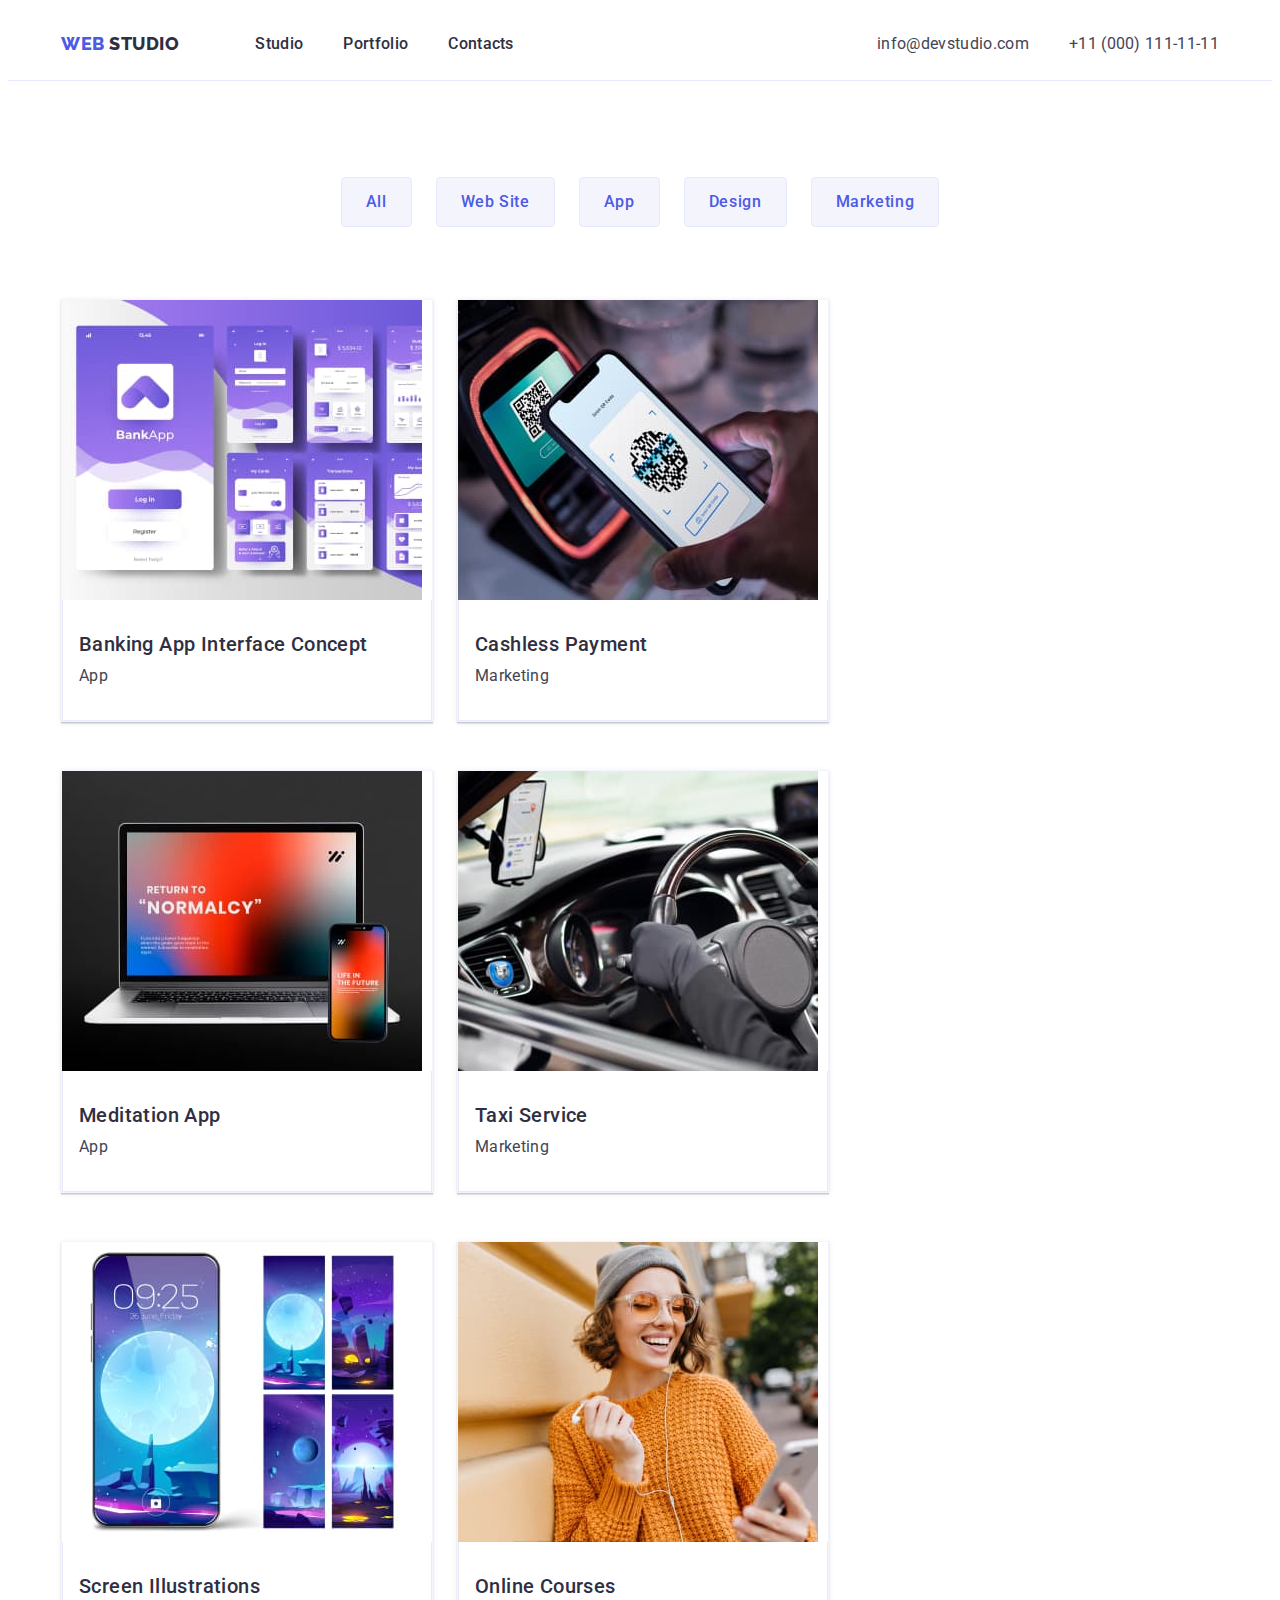
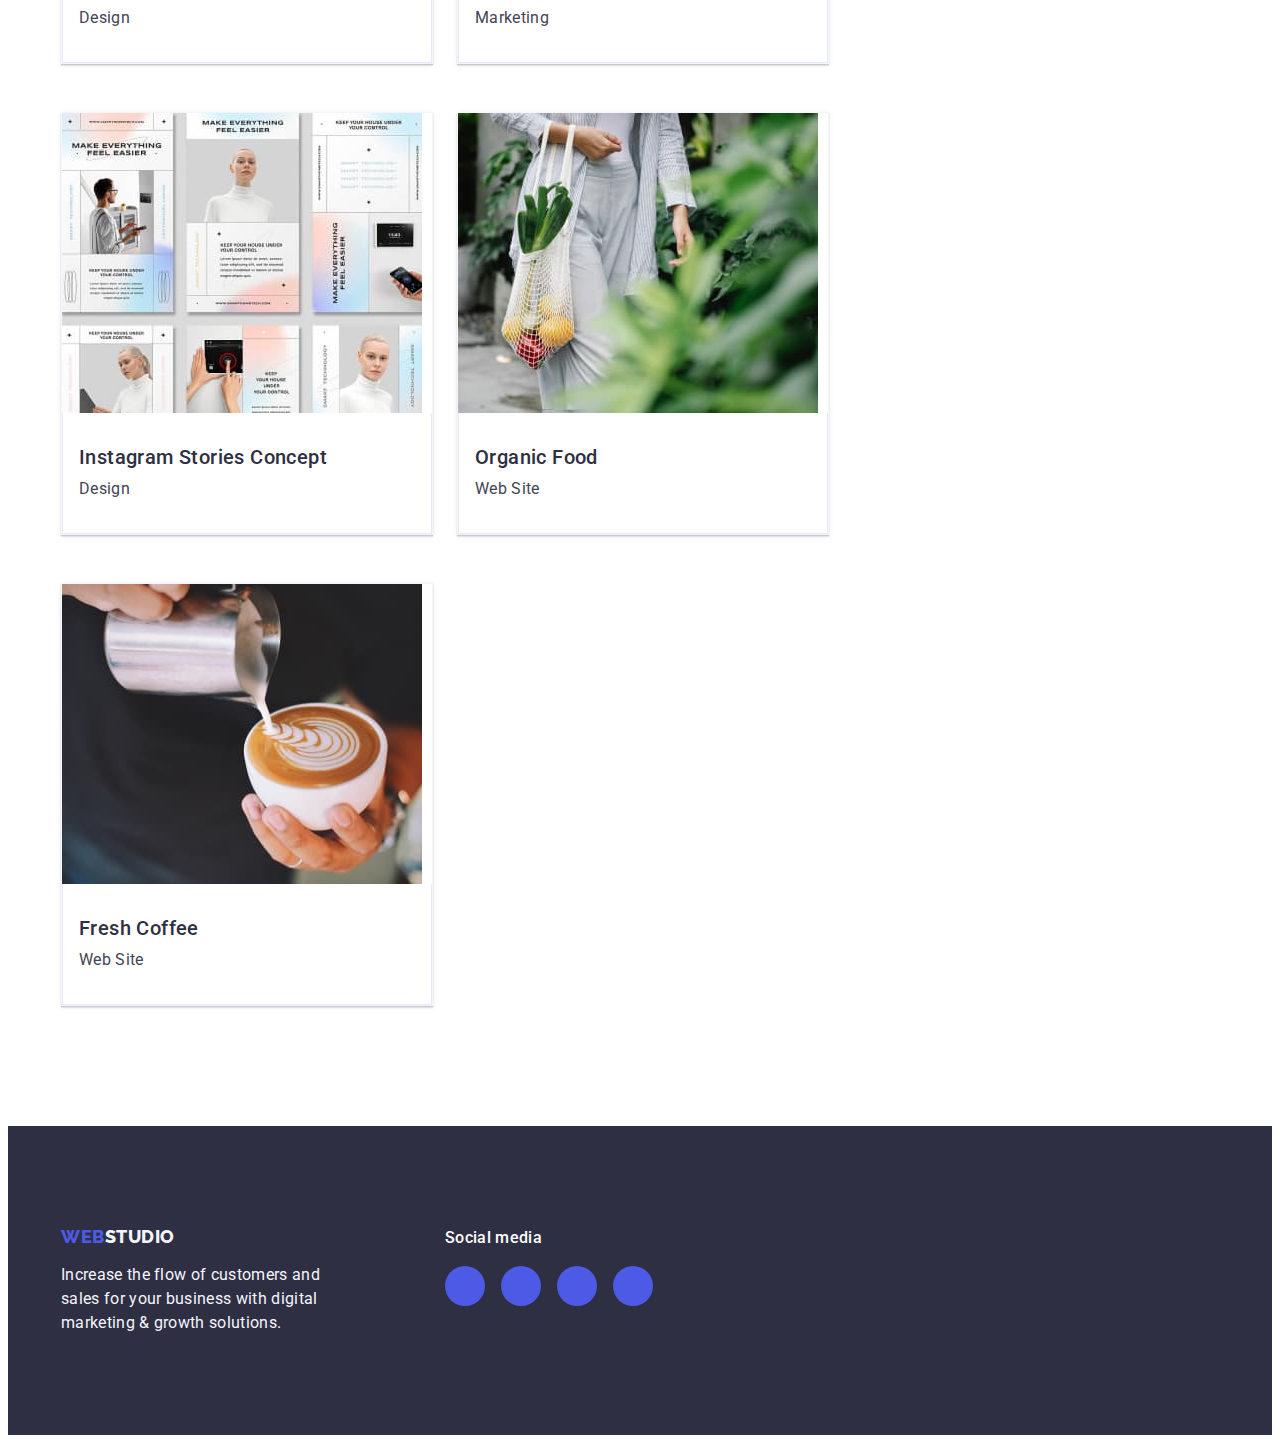
==== portfolio.html @ 7ef41370 "+++" ====
<!DOCTYPE html>
<html lang="en">
  <head>
    <meta charset="UTF-8" />
    <meta http-equiv="X-UA-Compatible" content="IE=edge" />
    <meta name="viewport" content="width=<device-width>, initial-scale=1.0" />
    <link rel="preconnect" href="https://fonts.googleapis.com" />
    <link rel="preconnect" href="https://fonts.gstatic.com" crossorigin />
    <link
      href="https://fonts.googleapis.com/css2?family=Raleway:wght@800&family=Roboto:wght@400;500;700&display=swap"
      rel="stylesheet" />
    <link
      rel="stylesheet"
      href="https://cdnjs.cloudflare.com/ajax/libs/modern-normalize/2.0.0/modern-normalize.min.css"
      integrity="sha512-4xo8blKMVCiXpTaLzQSLSw3KFOVPWhm/TRtuPVc4WG6kUgjH6J03IBuG7JZPkcWMxJ5huwaBpOpnwYElP/m6wg=="
      crossorigin="anonymous"
      referrerpolicy="no-referrer" />
    <link rel="stylesheet" href="./css/style.css" />
    <title>Студія</title>
  </head>
  <body>
    <header class="header">
      <div class="container header-container">
        <nav class="header-nav">
          <a href="./index.html" class="header-logo link"
            >Web <span class="header-logo-studio link">Studio</span>
          </a>
          <ul class="header-list list">
            <li class="header-item">
              <a class="header-item-link link" href="./index.html">Studio</a>
            </li>
            <li class="header-item">
              <a class="header-item-link link" href="./portfolio.html"
                >Portfolio</a
              >
            </li>
            <li class="header-item">
              <a class="header-item-link link" href="">Contacts</a>
            </li>
          </ul>
        </nav>
        <address class="header-adress">
          <ul class="header-list-adress list">
            <li class="header-item-adress">
              <a
                class="header-adress-contact link"
                href="mailto:info@devstudio.com"
                >info@devstudio.com</a
              >
            </li>
            <li class="header-item-adress">
              <a class="header-adress-contact link" href="tel:+110001111111"
                >+11 (000) 111-11-11</a
              >
            </li>
          </ul>
        </address>
      </div>
    </header>

    <main>
      <section class="menu">
        <div class="container portfolio-container">
          <h1 class="visually-hidden">menu</h1>
          <ul class="menu-list list">
            <li class="menu-item">
              <button type="button" class="menu-btn">All</button>
            </li>
            <li class="menu-item">
              <button type="button" class="menu-btn">Web Site</button>
            </li>
            <li class="menu-item">
              <button type="button" class="menu-btn">App</button>
            </li>
            <li class="menu-item">
              <button type="button" class="menu-btn">Design</button>
            </li>
            <li class="menu-item">
              <button type="button" class="menu-btn">Marketing</button>
            </li>
          </ul>
          <ul class="service-list list">
            <li class="service-item">
              <a href="" class="link">
                <img
                  src="./images/portfolio/img-8.jpg"
                  alt="Banking App"
                  width="360" />

                <div class="port-card">
                  <h2 class="service-subtitle">
                    Banking App Interface Concept
                  </h2>
                  <p class="service-text">App</p>
                </div>
              </a>
            </li>
            <li class="service-item">
              <a href="" class="portfolio-link link link"
                ><img
                  src="./images/portfolio/img-7.jpg"
                  alt="Cashless Mobile"
                  width="360" />
                <div class="port-card">
                  <h2 class="service-subtitle">Cashless Payment</h2>
                  <p class="service-text">Marketing</p>
                </div>
              </a>
            </li>
            <li class="service-item">
              <a href="" class="portfolio-link link link"
                ><img
                  src="./images/portfolio/img-6.jpg"
                  alt="Tel plus notebook"
                  width="360" />
                <div class="port-card">
                  <h2 class="service-subtitle">Meditation App</h2>
                  <p class="service-text">App</p>
                </div>
              </a>
            </li>
            <li class="service-item">
              <a href="" class="portfolio-link link link"
                ><img
                  src="./images/portfolio/img-5.jpg"
                  alt="Car"
                  width="360" />
                <div class="port-card">
                  <h2 class="service-subtitle">Taxi Service</h2>
                  <p class="service-text">Marketing</p>
                </div>
              </a>
            </li>
            <li class="service-item">
              <a href="" class="portfolio-link link link"
                ><img
                  src="./images/portfolio/img-4.jpg"
                  alt="Fone Sreens"
                  width="360" />
                <div class="port-card">
                  <h2 class="service-subtitle">Screen Illustrations</h2>
                  <p class="service-text">Design</p>
                </div>
              </a>
            </li>
            <li class="service-item">
              <a href="" class="portfolio-link link link"
                ><img
                  src="./images/portfolio/img-3.jpg"
                  alt="Women"
                  width="360" />
                <div class="port-card">
                  <h2 class="service-subtitle">Online Courses</h2>
                  <p class="service-text">Marketing</p>
                </div>
              </a>
            </li>
            <li class="service-item">
              <a href="" class="portfolio-link link link"
                ><img
                  src="./images/portfolio/img-2.jpg"
                  alt="Screen Instagram"
                  width="360" />
                <div class="port-card">
                  <h2 class="service-subtitle">Instagram Stories Concept</h2>
                  <p class="service-text">Design</p>
                </div>
              </a>
            </li>
            <li class="service-item">
              <a href="" class="portfolio-link link link"
                ><img
                  src="./images/portfolio/img-1.jpg"
                  alt="Women food"
                  width="360" />
                <div class="port-card">
                  <h2 class="service-subtitle">Organic Food</h2>
                  <p class="service-text">Web Site</p>
                </div>
              </a>
            </li>
            <li class="service-item">
              <a href="" class="portfolio-link link link"
                ><img
                  src="./images/portfolio/img.jpg"
                  alt="Coffee"
                  width="360" />
                <div class="port-card">
                  <h2 class="service-subtitle">Fresh Coffee</h2>
                  <p class="service-text">Web Site</p>
                </div>
              </a>
            </li>
          </ul>
        </div>
      </section>
    </main>
    <footer class="footer">
      <div class="container footer-menu">
        <ul class="footer-list list">
          <li class="footer-item">
            <a class="footer-logo link" href="./index.html"
              >Web<span class="footer-logo-studio link">Studio</span></a
            >
            <p class="footer-text">
              Increase the flow of customers and sales for your business with
              digital marketing & growth solutions.
            </p>
          </li>
          <li class="footer-item">
            <p class="footer-social">Social media</p>
            <ul class="footer-soc-list list">
              <li class="footer-soc-item">
                <a
                  class="footer-soc-link link"
                  href=""
                  target="_blank"
                  rel="noopener"
                  noreferer=""></a>
              </li>
              <li class="footer-soc-item">
                <a
                  class="footer-soc-link link"
                  href=""
                  target="_blank"
                  rel="noopener"
                  noreferer=""></a>
              </li>
              <li class="footer-soc-item">
                <a
                  class="footer-soc-link link"
                  href=""
                  target="_blank"
                  rel="noopener"
                  noreferer=""></a>
              </li>
              <li class="footer-soc-item">
                <a
                  class="footer-soc-link link"
                  href=""
                  target="_blank"
                  rel="noopener"
                  noreferer=""></a>
              </li>
            </ul>
          </li>
        </ul>
      </div>
    </footer>
  </body>
</html>
---- css/style.css ----
ul,
ol {
  margin: 0;
  padding: 0;
 }
p,
h1,
h2,
h3,
h4,
h5,
h6
 {
  margin: 0
  }

  body {
    font-family: "Roboto", sans-serif;
    color: #434455;
    background-color: #FFFFFF;
    }

  :root {
    --iris:#4D5AE5;
    --ocean:#404BBF;
    --navi-blue:#2E2F42;
    --green:#31D0AA;
    --slate:#434455;
    --light-slate:#8E8F99;
    --cornflower:#E7E9FC;
    --cloud:#F4F4FD;
    --navi-blue-modal:#2E2F42;
    --grey:#2E2F42;
    --white:#FFFFFF;
    --dairy:#FCFCFC;
    --title-header:Family: Roboto
   }

 img {
display: block;
 }

 .visually-hidden {
  position: absolute;
  width: 1px;
  height: 1px;
  margin: -1px;
  border: 0;
  padding: 0;
  white-space: nowrap;
  clip-path: inset(100%);
  clip: rect(0 0 0 0);
  overflow: hidden;
}
  .list {
    list-style: none;
  }

  .link {
    text-decoration: none;
  }

  .container {
  width: 1158px;
  margin: 0 auto;
  padding-left: 15px;
  padding-right: 15px;
  /* outline: 2px solid red; */
  }
  
/* ----header------ */

.header {
  border-bottom: 1px solid #e7e9fc;
}

.header-container {
  display: flex;
  align-items: center;
}

.header-logo {
  font-family: "Raleway", sans-serif;
  font-weight: 800;
  font-size: 18px;
  line-height: 1.17;
  letter-spacing: 0.03em;
  text-transform: uppercase;
  color: var(--iris);
}

.header-logo {
  color: var(--iris);
  margin-right: 76px;
}

.header-logo-studio {
  color: var(--grey);
}

.header-nav {
  display: flex;
  align-items: center;
 }

.header-item-link {
  font-style: normal;
  font-weight: 500;
  font-style: 16px;
  line-height: 1.5;
  letter-spacing: 0.02em;
  color: var(--grey);
  padding: 24px 0;
  display: block;
}

.header-adress {
  font-style: normal;
  color: var(--slate);
  margin-left: auto;
}

.header-item-adress {
  font-weight: 400;
  font-size: 16px;
  line-height: 1.5;
  letter-spacing: 0.02em;
  color: var(--slate);
 }

.header-logo:hover,
.header-logo:focus {
  color: var(--ocean);
}

.header-item-link:hover,
.header-item-link:focus {
  color: var(--ocean);
}

.header-adress-contact:hover {
  color: var(--ocean);
 }

.header-adress-contact:focus {
color: var(--ocean);
}

.header-adress {
  font-style: normal;
 }

.header-adress-contact {
  color: var(--slate);
}


.header-list {
 color: var(--navi-blue);
 display: flex;
 align-items: center;
 gap: 40px;
}

.header-list-adress {
  display: flex;
  gap: 40px;

}
/** ------HERO----- **/
.hero {
  background: var(--grey);
  padding: 188px 0;
  background-image:linear-gradient(rgba(46, 47, 66, 0.7), rgba(46, 47, 66, 0.7)), url(../images/people-office\ 1.jpg);
  background-position: center;
  background-size: cover;
  background-repeat: no-repeat;
}

.hero-title {
  font-weight: 700;
  font-size: 56px;
  line-height: 1.07;
  letter-spacing: 0.02em;
  color: var(--white);
  margin: 0 auto;
  max-width: 496px;
  }

.hero-btn-btn {
  font-family: "Roboto", sans-serif;
  background: #4D5AE5;
  font-weight: 500;
  font-size: 16px;
  line-height: 1.5;
  letter-spacing: 0.04em;
  color:#ffffff;
  cursor: pointer;
  display: block;
  align-items: center;
  min-width: 169px;
  height: 56px;
  border-radius: 4px;
  margin: auto;
  border: none;
  margin-top: 48px;
}

.hero-btn-title {
  font-family: "Roboto", sans-serif;
  font-weight: 500;
  font-size: 16px;
  line-height: 1.5;
  letter-spacing: 0.04em;
  color: var(--white)
}

.hero-btn-btn:hover,
.hero-btn-btn:focus {
  background-color: var(--ocean)
}

.hero-btn-title:hover,
.hero-btn-title:focus {
  background-color: var(--ocean)
}
/* -----features----- */
.features {
  padding: 120px 0;
}

.features-bloks {
  width: 264px;
  height: 112px;
  left: 0px;
  top: 0px;
  background: var(--cloud);
  border-radius: 4px;
  margin-bottom: 8px;
}

.features-subtitle {
  font-weight: 500;
  font-size: 20px;
  line-height: 1.2;
  letter-spacing: 0.02em;
  color: var(--navi-blue);
  margin-bottom: 8px;
}

.features-text {
  font-weight: 400;
  font-size: 16px;
  line-height: 1.5;
  letter-spacing: 0.02em;
  color: var(--slate)
}

.features-list {
  display: flex;
}

.features-list {
  gap: 24px;
}

.features-item {
  width: calc((100% - 72px) / 4); 

}

.doing-title {
  font-weight: 700;
  font-size: 36px;
  line-height: 1.11;
  letter-spacing: 0.02em;
  text-transform: capitalize;
  text-align: center;
  color: var(--navi-blue);
  margin-bottom: 72px;
}
.doing-list {
  display: flex;
  gap: 24px;
  margin-bottom: 120px;
}


/* Team */
.team {
  background-color: var(--cloud);
}

.team-list {
display: flex;
gap: 24px;
}

.team-container {
  padding-top: 120px;
  padding-bottom: 120px;
}

.team-title {
  font-weight: 700;
  font-size: 36px;
  line-height: 1.11;
  letter-spacing: 0.02em;
  text-transform: capitalize;
  text-align: center;
  color: var(--navi-blue);
  margin-bottom: 72px; 
 }

.team-subtitle {
  font-weight: 500;
  font-size: 20px;
  line-height: 1.2;
  letter-spacing: 0.02em;
  color: var(--navi-blue);
  margin-bottom: 8px;
}

.team-text {
  font-weight: 400;
  font-size: 16px;
  line-height: 1.5;
  letter-spacing: 0.02em;
  color: var(--slate);
  margin-bottom: 8px;
}

.team-item {
  background-color: var(--white);
  border-radius: 0px 0px 4px 4px; 
  
}
 .team-container-card {
  padding: 32px 16px;
  text-align: center;
  box-shadow: 0px 1px 6px rgba(46, 47, 66, 0.08), 0px 1px 1px rgba(46, 47, 66, 0.16), 0px 2px 1px rgba(46, 47, 66, 0.08);
  border-radius: 0px 0px 4px 4px;
 }

 .team-soc-list {
  display: flex;
  justify-content: center;
  gap: 24px;
}

.team-soc-item {
  width: 40px;
  height: 40px;
}

.team-soc-link {
  width: 100%;
  height: 100%;
  background-color: var(--iris);
  border-radius: 50%;
  display: flex;
  align-items: center;
  justify-content: center;
}

 /* footer */

.footer {
 padding: 100px 0;
 background: var(--navi-blue);
 /* height: 312px; */
}

.footer-text {
  font-weight: 400;
  font-size: 16px;
  line-height: 1.5;
  letter-spacing: 0.02em;
  color: var(--cloud);
  max-width: 264px;
}

.footer-logo {
  font-family: "Raleway", sans-serif;
  font-style: normal;
  font-weight: 800;
  font-size: 18px;
  line-height: 1.17;
  letter-spacing: 0.03em;
  text-transform: uppercase;
  color: var(--iris);
  display: inline-block;
  margin-bottom: 16px;
 }

.footer-logo-link {
  font-family: "Raleway", sans-serif;
}

.footer-logo-studio {
  font-family: "Raleway", sans-serif;
  font-style: normal;
  font-weight: 800;
  font-size: 18px;
  line-height: 1.17;
  letter-spacing: 0.03em;
  text-transform: uppercase;
  color: var(--cloud)
}

.footer-social {
  font-weight: 500;
  font-size: 16px;
  line-height: 1.5;
  letter-spacing: 0.02em;
  color: var(--white);
  margin-bottom: 16px;
}

.footer-list {
  display: flex;
  gap: 120px;
}

.footer-soc-list {
  display: flex;
  justify-content: center;
  gap: 16px;
}

.footer-soc-item {
  width: 40px;
  height: 40px;
}
.footer-soc-link {
  width: 100%;
  height: 100%;
  background-color: var(--iris);
  border-radius: 50%;
  display: block;
}



/* PORTFOLIUO */

.menu {
  padding-top: 96px; 
  padding-bottom: 120px; 
}

.menu-list {
  display: flex;
  justify-content: center;
  gap: 24px; 
  margin-bottom: 72px;
}

.menu-btn {
  font-family: "Roboto", sans-serif;
  font-weight: 500;
  font-size: 16px;
  line-height: 1.5;
  letter-spacing: 0.04em;
  color: var(--iris);
  background-color: var(--cloud);
  cursor: pointer;
  padding: 12px 24px;
  border: 1px solid #e7e9fc;
  border-radius: 4px; 
}

.menu-btn:hover {
  color: #FFFFFF;
  background: #404BBF;
  border: 1px solid transparent;
}

.menu-btn:focus {
  color: #FFFFFF;
  background:#404BBF;
  border: 1px solid transparent;
}

.service-list {
  display: flex;
  flex-wrap: wrap;
  column-gap: 24px; 
  row-gap: 48px; 
}

.service-subtitle {
  font-weight: 500;
  font-size: 20px;
  line-height: 1.2;
  letter-spacing: 0.02em;
  color: var(--navi-blue);
  margin-bottom: 8px; 
}

.service-text {
  font-weight: 400;
  font-size: 16px;
  line-height: 1.5;
  letter-spacing: 0.02em;
  color: var(--slate)
}

.port-card {
  padding: 32px 16px;
  border: 1px solid #e7e9fc; 
  border-top: none;
}


.service-item {
  width: calc((100% - 48px) / 3); 
  border: 1px solid #F4F4FD;
  box-shadow: 0px 1px 6px rgba(46, 47, 66, 0.08), 0px 1px 1px rgba(46, 47, 66, 0.16), 0px 2px 1px rgba(46, 47, 66, 0.08);

}
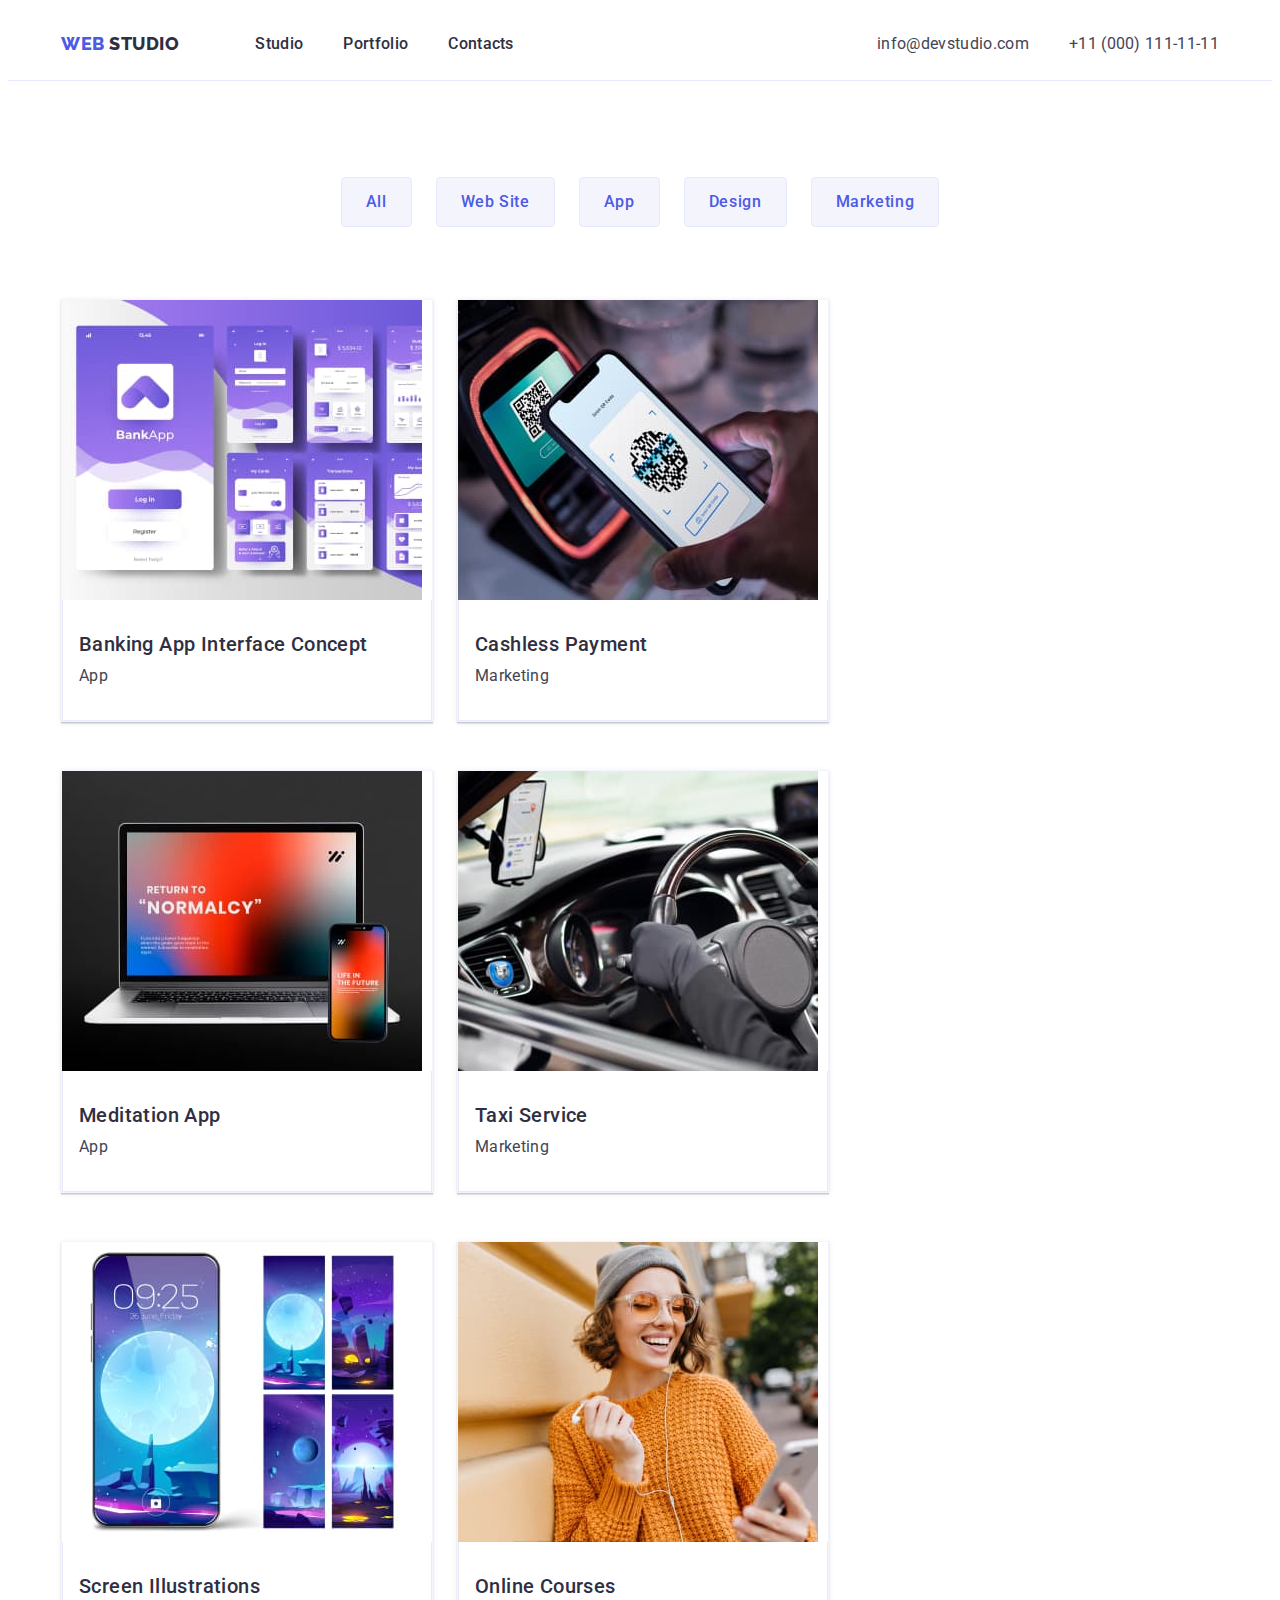
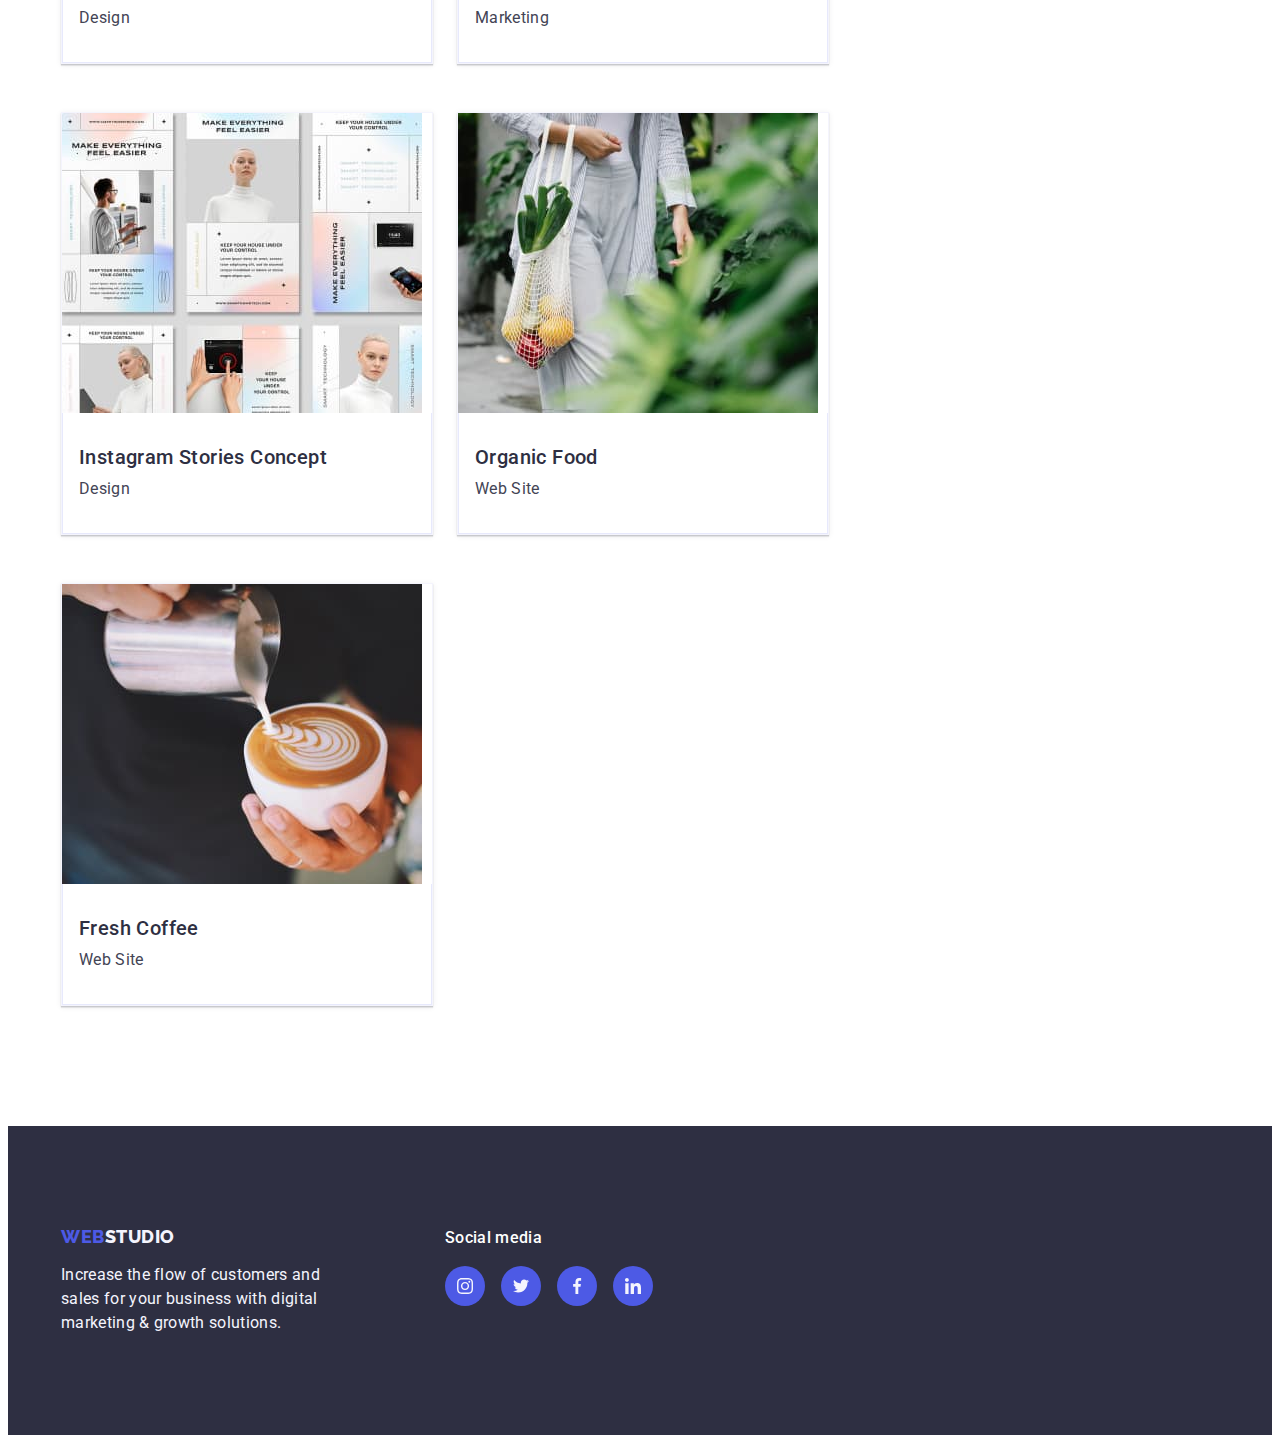
==== commit c9401d48: "+++" ====
--- a/portfolio.html
+++ b/portfolio.html
@@ -216,31 +216,47 @@
                   href=""
                   target="_blank"
                   rel="noopener"
-                  noreferer=""></a>
-              </li>
-              <li class="footer-soc-item">
-                <a
-                  class="footer-soc-link link"
-                  href=""
-                  target="_blank"
-                  rel="noopener"
-                  noreferer=""></a>
-              </li>
-              <li class="footer-soc-item">
-                <a
-                  class="footer-soc-link link"
-                  href=""
-                  target="_blank"
-                  rel="noopener"
-                  noreferer=""></a>
-              </li>
-              <li class="footer-soc-item">
-                <a
-                  class="footer-soc-link link"
-                  href=""
-                  target="_blank"
-                  rel="noopener"
-                  noreferer=""></a>
+                  noreferer="">
+                  <svg class="team-soc-icon" width="16" heigth="16">
+                    <use href="./images/icons.svg#icon-instagram"></use>
+                  </svg>
+                </a>
+              </li>
+              <li class="footer-soc-item">
+                <a
+                  class="footer-soc-link link"
+                  href=""
+                  target="_blank"
+                  rel="noopener"
+                  noreferer="">
+                  <svg class="team-soc-icon" width="16" heigth="16">
+                    <use href="./images/icons.svg#icon-twitter"></use>
+                  </svg>
+                </a>
+              </li>
+              <li class="footer-soc-item">
+                <a
+                  class="footer-soc-link link"
+                  href=""
+                  target="_blank"
+                  rel="noopener"
+                  noreferer="">
+                  <svg class="team-soc-icon" width="16" heigth="16">
+                    <use href="./images/icons.svg#icon-facebook"></use>
+                  </svg>
+                </a>
+              </li>
+              <li class="footer-soc-item">
+                <a
+                  class="footer-soc-link link"
+                  href=""
+                  target="_blank"
+                  rel="noopener"
+                  noreferer="">
+                  <svg class="team-soc-icon" width="16" heigth="16">
+                    <use href="./images/icons.svg#icon-linkedin"></use>
+                  </svg>
+                </a>
               </li>
             </ul>
           </li>
--- a/css/style.css
+++ b/css/style.css
@@ -269,6 +269,12 @@
 
 }
 
+.features-bloks {
+  display: flex;
+  justify-content: center;
+  align-items: center;
+}
+
 .doing-title {
   font-weight: 700;
   font-size: 36px;
@@ -361,6 +367,45 @@
   display: flex;
   align-items: center;
   justify-content: center;
+}
+
+/* customers */
+
+.customers-container {
+height: 440px;
+}
+
+.customers-container-item {
+  width: 168px;
+  height: 88px;
+  border: 1px solid #8E8F99;
+  border-radius: 4px;
+}
+
+.customers-list {
+display: flex;
+  justify-content: center;
+  gap: 24px;
+}
+
+.customers-link {
+  width: 100%;
+  height: 100%;
+  display: flex;
+  align-items: center;
+  justify-content: center;
+}
+
+.customers-title {
+font-weight: 700;
+font-size: 36px;
+line-height: 1.11;
+text-align: center;
+letter-spacing: 0.02em;
+text-transform: capitalize;
+color: var(--navi-blue);
+margin-top: 120px;
+margin-bottom: 72px;
 }
 
  /* footer */
@@ -437,7 +482,9 @@
   height: 100%;
   background-color: var(--iris);
   border-radius: 50%;
-  display: block;
+  display: flex;
+  align-items: center;
+  justify-content: center;
 }
 
 
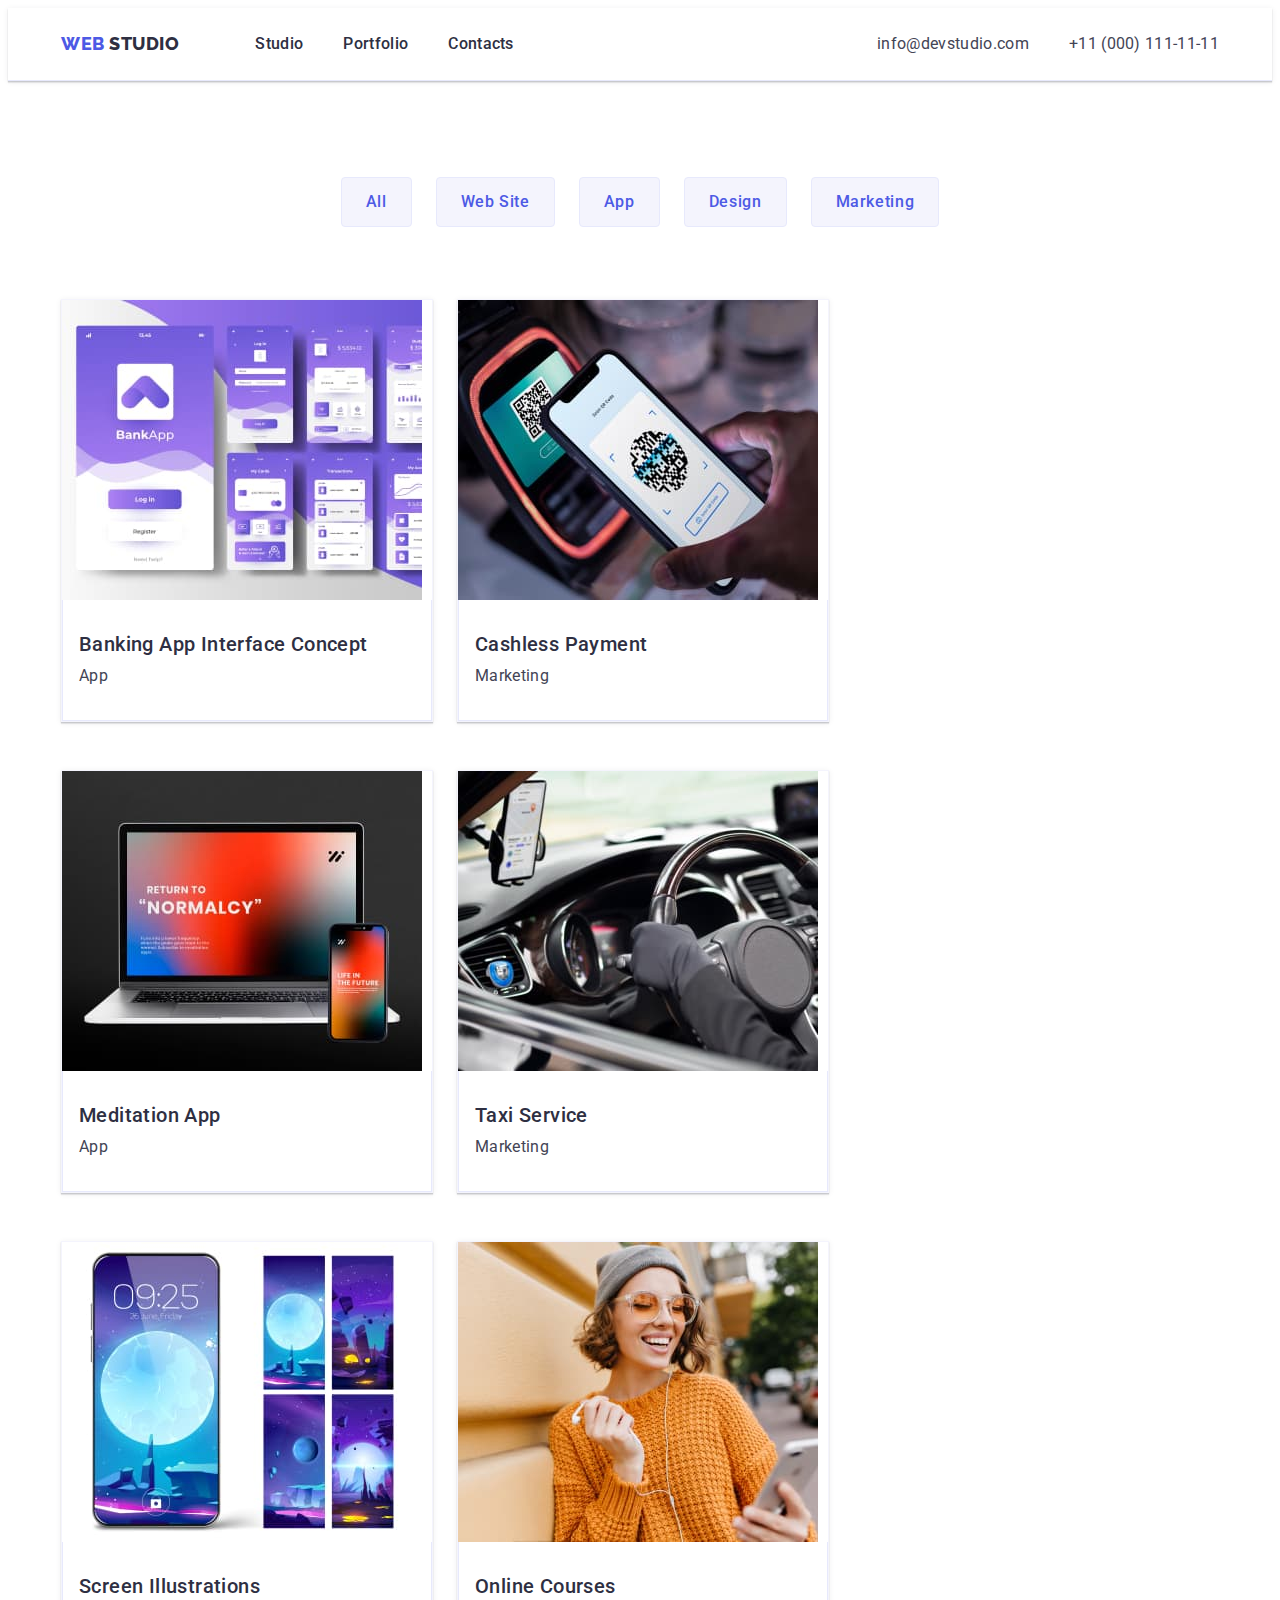
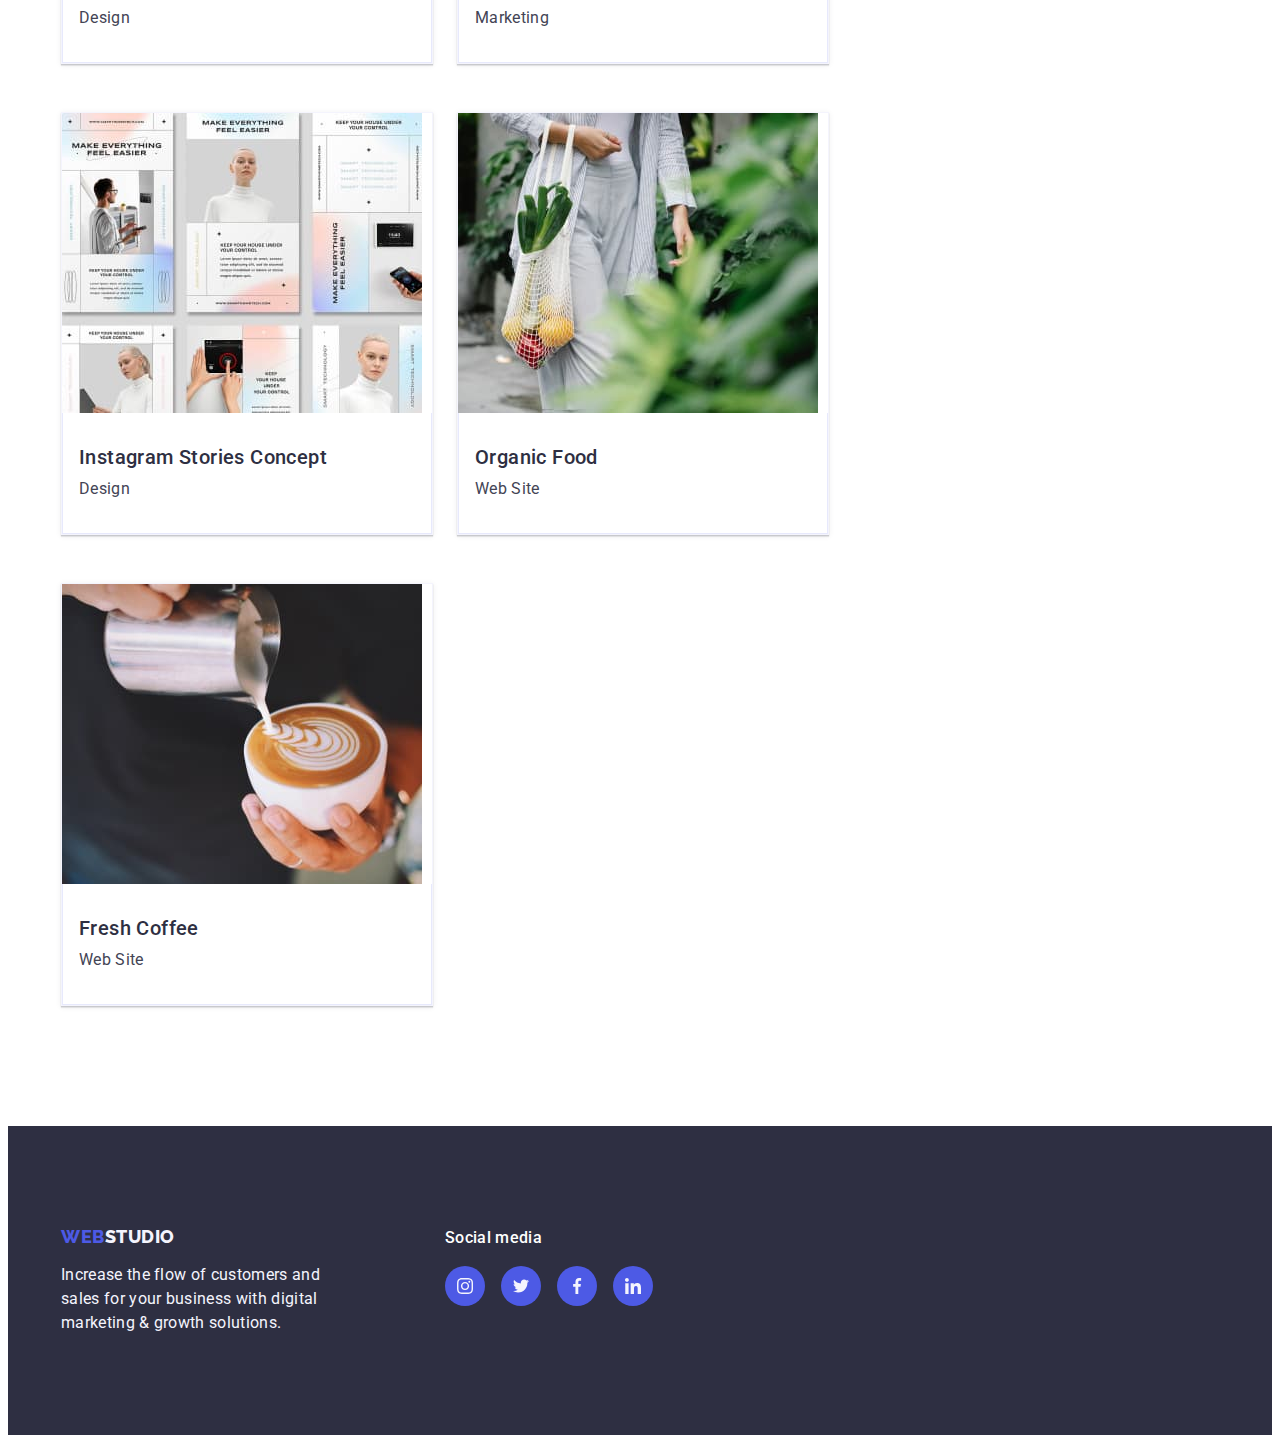
==== commit 1e30a33e: "+++" ====
--- a/portfolio.html
+++ b/portfolio.html
@@ -180,8 +180,8 @@
               </a>
             </li>
             <li class="service-item">
-              <a href="" class="portfolio-link link link"
-                ><img
+              <a href="" class="portfolio-link link link">
+                <img
                   src="./images/portfolio/img.jpg"
                   alt="Coffee"
                   width="360" />
@@ -211,14 +211,25 @@
             <p class="footer-social">Social media</p>
             <ul class="footer-soc-list list">
               <li class="footer-soc-item">
+                <a class="footer-soc-link link"
+                  href=""
+                  target="_blank"
+                  rel="noopener
+                  noreferer">
+                  <svg class="team-soc-icon" width="16" height="16">
+                    <use href="./images/icons.svg#icon-instagram"></use>
+                  </svg>
+                </a>
+              </li>
+              <li class="footer-soc-item">
                 <a
                   class="footer-soc-link link"
                   href=""
                   target="_blank"
-                  rel="noopener"
-                  noreferer="">
-                  <svg class="team-soc-icon" width="16" heigth="16">
-                    <use href="./images/icons.svg#icon-instagram"></use>
+                  rel="noopener
+                  noreferer">
+                  <svg class="team-soc-icon" width="16" height="16">
+                    <use href="./images/icons.svg#icon-twitter"></use>
                   </svg>
                 </a>
               </li>
@@ -227,10 +238,10 @@
                   class="footer-soc-link link"
                   href=""
                   target="_blank"
-                  rel="noopener"
-                  noreferer="">
-                  <svg class="team-soc-icon" width="16" heigth="16">
-                    <use href="./images/icons.svg#icon-twitter"></use>
+                  rel="noopener
+                  noreferer">
+                  <svg class="team-soc-icon" width="16" height="16">
+                    <use href="./images/icons.svg#icon-facebook"></use>
                   </svg>
                 </a>
               </li>
@@ -239,21 +250,9 @@
                   class="footer-soc-link link"
                   href=""
                   target="_blank"
-                  rel="noopener"
-                  noreferer="">
-                  <svg class="team-soc-icon" width="16" heigth="16">
-                    <use href="./images/icons.svg#icon-facebook"></use>
-                  </svg>
-                </a>
-              </li>
-              <li class="footer-soc-item">
-                <a
-                  class="footer-soc-link link"
-                  href=""
-                  target="_blank"
-                  rel="noopener"
-                  noreferer="">
-                  <svg class="team-soc-icon" width="16" heigth="16">
+                  rel="noopener
+                  noreferer">
+                  <svg class="team-soc-icon" width="16" height="16">
                     <use href="./images/icons.svg#icon-linkedin"></use>
                   </svg>
                 </a>
--- a/css/style.css
+++ b/css/style.css
@@ -72,6 +72,7 @@
 
 .header {
   border-bottom: 1px solid #e7e9fc;
+  box-shadow: 0px 2px 1px rgba(46, 47, 66, 0.08), 0px 1px 1px rgba(46, 47, 66, 0.16), 0px 1px 6px rgba(46, 47, 66, 0.08);  
 }
 
 .header-container {
@@ -165,16 +166,22 @@
 .header-list-adress {
   display: flex;
   gap: 40px;
-
-}
+}
+
 /** ------HERO----- **/
+
 .hero {
   background: var(--grey);
-  padding: 188px 0;
-  background-image:linear-gradient(rgba(46, 47, 66, 0.7), rgba(46, 47, 66, 0.7)), url(../images/people-office\ 1.jpg);
+  background-image: linear-gradient(rgba(46, 47, 66, 0.7),rgba(46, 47, 66, 0.7)), url(../images/people-office\ 1.jpg);
   background-position: center;
   background-size: cover;
   background-repeat: no-repeat;
+  max-width: 1440px;
+  padding: 188px 0;
+  margin: 0 auto;
+}
+
+.hero-container {
 }
 
 .hero-title {
@@ -224,7 +231,9 @@
 .hero-btn-title:focus {
   background-color: var(--ocean)
 }
+
 /* -----features----- */
+
 .features {
   padding: 120px 0;
 }
@@ -339,12 +348,12 @@
 .team-item {
   background-color: var(--white);
   border-radius: 0px 0px 4px 4px; 
+  box-shadow: 0px 1px 6px rgba(46, 47, 66, 0.08), 0px 1px 1px rgba(46, 47, 66, 0.16), 0px 2px 1px rgba(46, 47, 66, 0.08);
   
 }
  .team-container-card {
   padding: 32px 16px;
   text-align: center;
-  box-shadow: 0px 1px 6px rgba(46, 47, 66, 0.08), 0px 1px 1px rgba(46, 47, 66, 0.16), 0px 2px 1px rgba(46, 47, 66, 0.08);
   border-radius: 0px 0px 4px 4px;
  }
 
@@ -369,17 +378,37 @@
   justify-content: center;
 }
 
+.team-soc-icon {
+  fill: currentColor;
+}
+
+.team-soc-link:hover {
+  background-color: #404bbf;
+}
+
+.team-soc-link:focus {
+  background-color: #404bbf;
+}
+
 /* customers */
+
+.customers {
+  padding-top: 120px;
+  padding-bottom: 120px;
+}
 
 .customers-container {
 height: 440px;
 }
+
+.customers-soc-icon {
+  fill: currentColor;
+ }
 
 .customers-container-item {
   width: 168px;
   height: 88px;
-  border: 1px solid #8E8F99;
-  border-radius: 4px;
+  /* border: 1px solid #8E8F99; */
 }
 
 .customers-list {
@@ -391,28 +420,49 @@
 .customers-link {
   width: 100%;
   height: 100%;
+  border: 1px solid #8e8f99;
+  border-radius: 4px;
   display: flex;
   align-items: center;
   justify-content: center;
-}
+  color: var(--light-slate);
+  
+}
+
+.customers-link:hover {
+  border-color: #404bbf;
+  color: #404bbf;
+} 
+
+.customers-link:focus {
+  border-color: #404bbf; 
+  color: #404bbf;
+}
+
 
 .customers-title {
 font-weight: 700;
 font-size: 36px;
+content: Customers;
 line-height: 1.11;
 text-align: center;
 letter-spacing: 0.02em;
 text-transform: capitalize;
 color: var(--navi-blue);
-margin-top: 120px;
 margin-bottom: 72px;
 }
 
+.customers-item {
+  width: calc((100% - 120px) / 6);
+  height: 88px;
+}
  /* footer */
 
 .footer {
  padding: 100px 0;
  background: var(--navi-blue);
+ display: flex;
+ align-items: baseline;
  /* height: 312px; */
 }
 
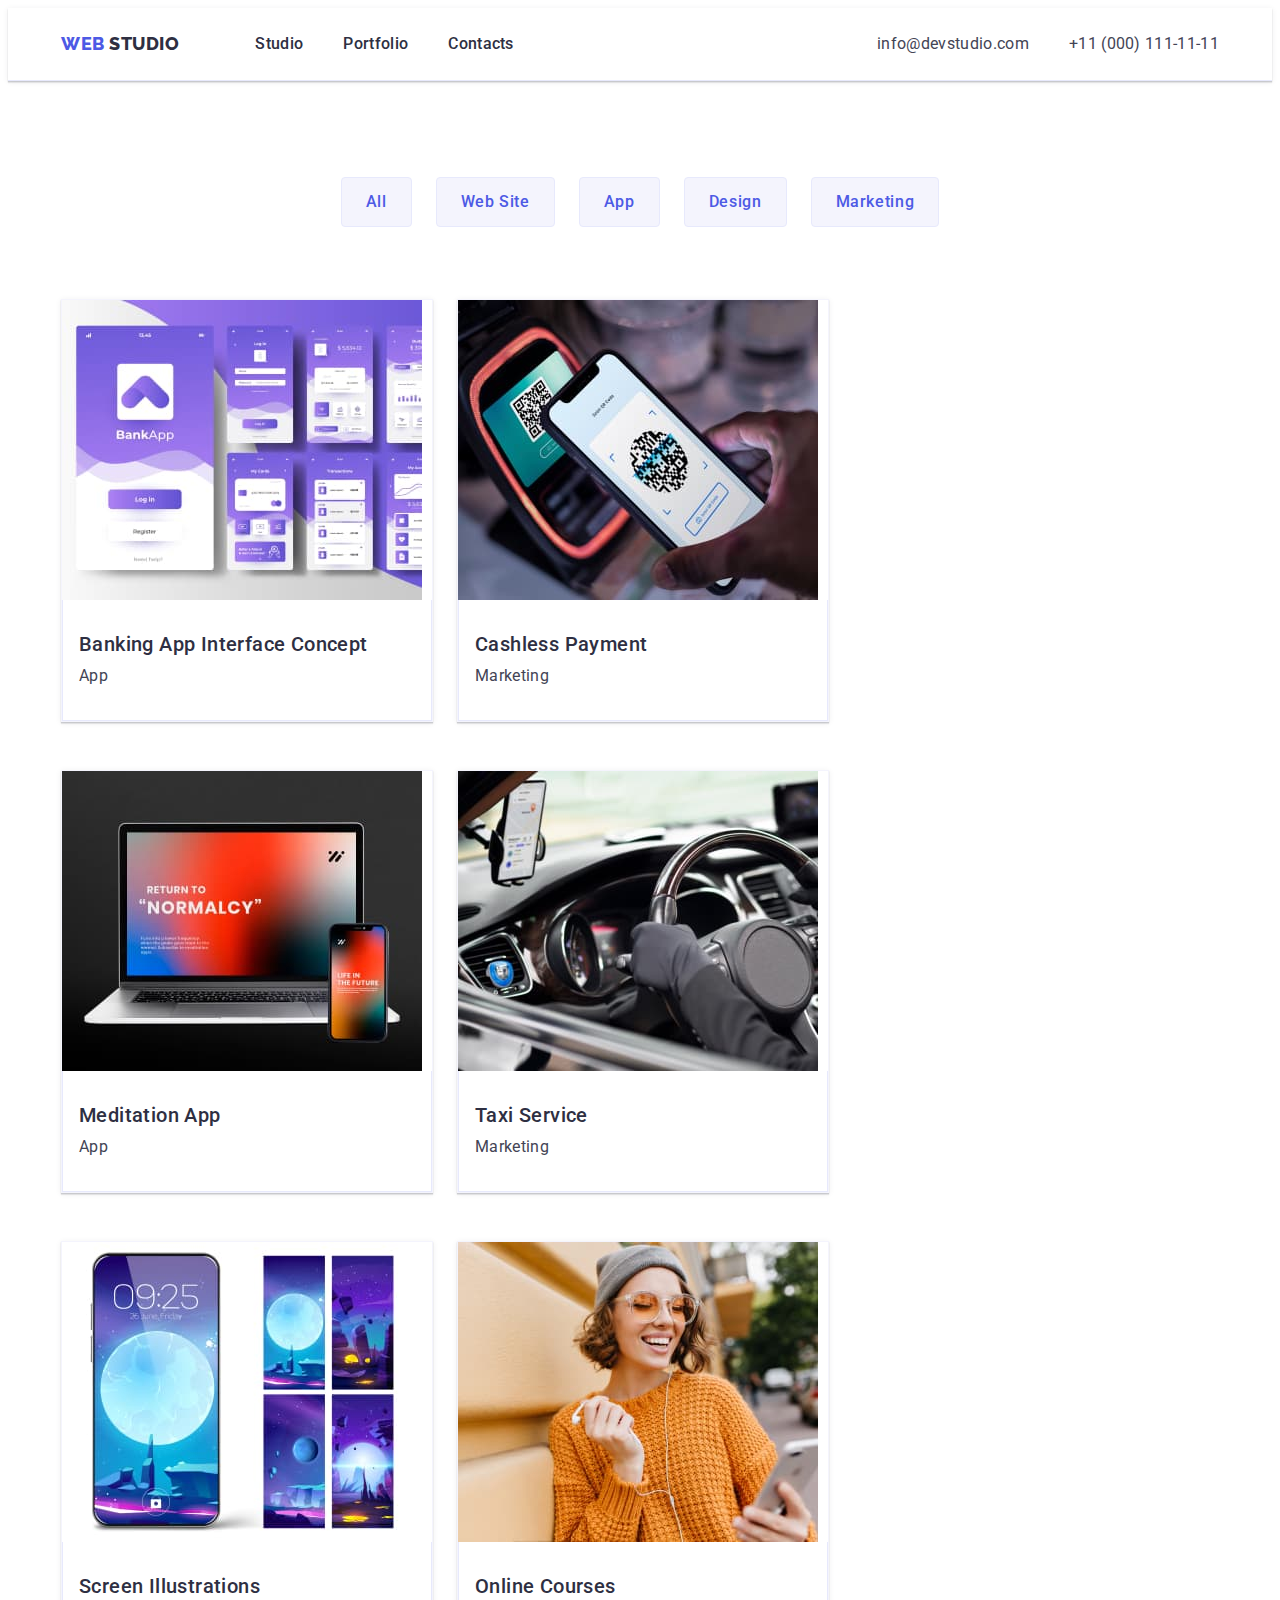
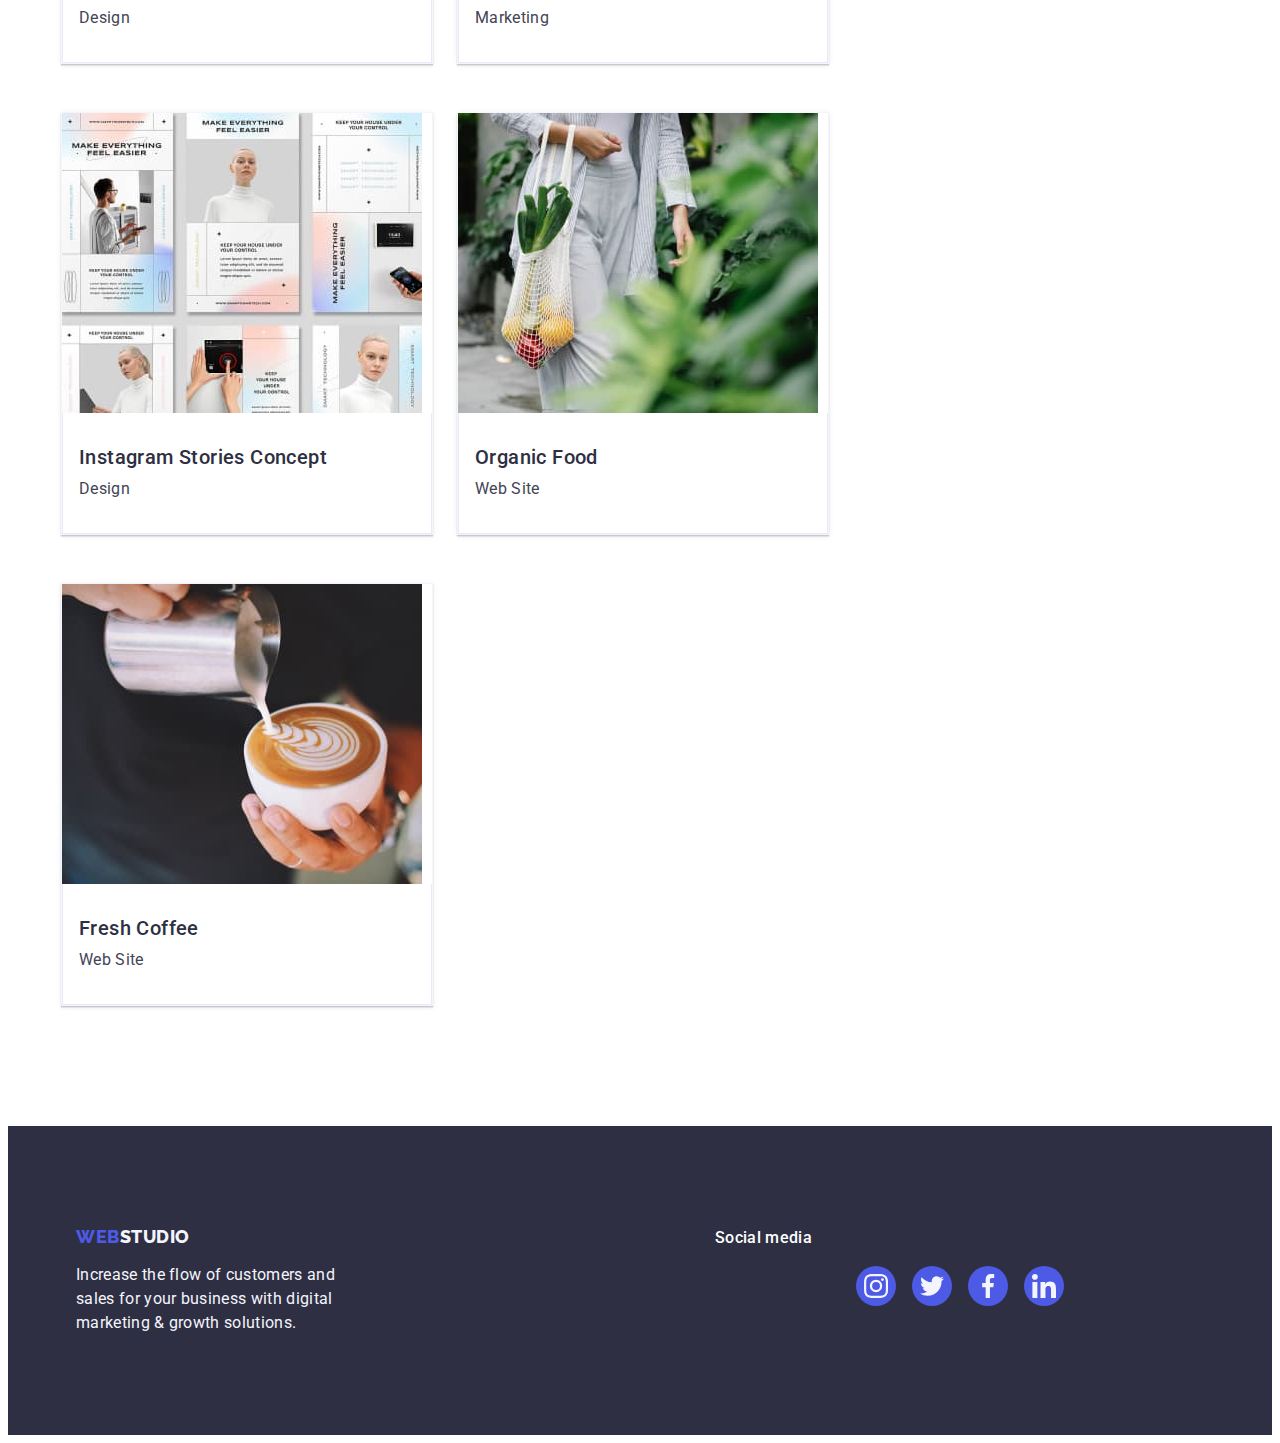
==== commit 2c347e57: "++" ====
--- a/portfolio.html
+++ b/portfolio.html
@@ -81,7 +81,7 @@
           </ul>
           <ul class="service-list list">
             <li class="service-item">
-              <a href="" class="link">
+              <a href="" class="portfolio-link link">
                 <img
                   src="./images/portfolio/img-8.jpg"
                   alt="Banking App"
@@ -197,69 +197,68 @@
     </main>
     <footer class="footer">
       <div class="container footer-menu">
-        <ul class="footer-list list">
-          <li class="footer-item">
-            <a class="footer-logo link" href="./index.html"
-              >Web<span class="footer-logo-studio link">Studio</span></a
-            >
-            <p class="footer-text">
-              Increase the flow of customers and sales for your business with
-              digital marketing & growth solutions.
-            </p>
-          </li>
-          <li class="footer-item">
+            <div class="container footer-logo-container">
+              <a class="footer-logo link" href="./index.html"
+                >Web<span class="footer-logo-studio link">Studio</span></a
+              >
+              <p class="footer-text">
+                Increase the flow of customers and sales for your business with
+                digital marketing & growth solutions.
+              </p>
+           </div>
+          <div class="container footer-soc-container">
             <p class="footer-social">Social media</p>
-            <ul class="footer-soc-list list">
-              <li class="footer-soc-item">
-                <a class="footer-soc-link link"
-                  href=""
-                  target="_blank"
-                  rel="noopener
-                  noreferer">
-                  <svg class="team-soc-icon" width="16" height="16">
-                    <use href="./images/icons.svg#icon-instagram"></use>
-                  </svg>
-                </a>
-              </li>
-              <li class="footer-soc-item">
-                <a
-                  class="footer-soc-link link"
-                  href=""
-                  target="_blank"
-                  rel="noopener
-                  noreferer">
-                  <svg class="team-soc-icon" width="16" height="16">
-                    <use href="./images/icons.svg#icon-twitter"></use>
-                  </svg>
-                </a>
-              </li>
-              <li class="footer-soc-item">
-                <a
-                  class="footer-soc-link link"
-                  href=""
-                  target="_blank"
-                  rel="noopener
-                  noreferer">
-                  <svg class="team-soc-icon" width="16" height="16">
-                    <use href="./images/icons.svg#icon-facebook"></use>
-                  </svg>
-                </a>
-              </li>
-              <li class="footer-soc-item">
-                <a
-                  class="footer-soc-link link"
-                  href=""
-                  target="_blank"
-                  rel="noopener
-                  noreferer">
-                  <svg class="team-soc-icon" width="16" height="16">
-                    <use href="./images/icons.svg#icon-linkedin"></use>
-                  </svg>
-                </a>
-              </li>
-            </ul>
-          </li>
-        </ul>
+              <ul class="footer-soc-list list">
+                <li class="footer-soc-item">
+                  <a
+                    class="footer-soc-link link"
+                    href=""
+                    target="_blank"
+                    rel="noopener
+                    noreferer">
+                    <svg class="footer-soc-icon" width="24" height="24">
+                      <use href="./images/icons.svg#icon-instagram"></use>
+                    </svg>
+                  </a>
+                </li>
+                <li class="footer-soc-item">
+                  <a
+                    class="footer-soc-link link"
+                    href=""
+                    target="_blank"
+                    rel="noopener
+                    noreferer">
+                    <svg class="footer-soc-icon" width="24" height="24">
+                      <use href="./images/icons.svg#icon-twitter"></use>
+                    </svg>
+                  </a>
+                </li>
+                <li class="footer-soc-item">
+                  <a
+                    class="footer-soc-link link"
+                    href=""
+                    target="_blank"
+                    rel="noopener
+                    noreferer">
+                    <svg class="footer-soc-icon" width="24" height="24">
+                      <use href="./images/icons.svg#icon-facebook"></use>
+                    </svg>
+                  </a>
+                </li>
+                <li class="footer-soc-item">
+                  <a
+                    class="footer-soc-link link"
+                    href=""
+                    target="_blank"
+                    rel="noopener
+                    noreferer">
+                    <svg class="footer-soc-icon" width="24" height="24">
+                      <use href="./images/icons.svg#icon-linkedin"></use>
+                    </svg>
+                  </a>
+                </li>
+              </ul>
+          </div>
       </div>
     </footer>
   </body>
--- a/css/style.css
+++ b/css/style.css
@@ -379,7 +379,7 @@
 }
 
 .team-soc-icon {
-  fill: currentColor;
+  fill: var(--cloud);
 }
 
 .team-soc-link:hover {
@@ -465,6 +465,10 @@
  align-items: baseline;
  /* height: 312px; */
 }
+.footer-menu {
+  display: flex;
+  align-items: baseline;
+}
 
 .footer-text {
   font-weight: 400;
@@ -473,6 +477,10 @@
   letter-spacing: 0.02em;
   color: var(--cloud);
   max-width: 264px;
+}
+
+.footer-logo-container {
+  margin-right: 120px;
 }
 
 .footer-logo {
@@ -537,6 +545,20 @@
   justify-content: center;
 }
 
+.footer-soc-link:hover {
+  background-color: #31d0aa;
+}
+
+.footer-soc-link:focus{
+  background-color: #31d0aa;
+}
+
+.footer-soc-icon {
+  width: 24px;
+  height: 24px;
+  fill: var(--cloud);
+}
+
 
 
 /* PORTFOLIUO */
@@ -565,18 +587,33 @@
   padding: 12px 24px;
   border: 1px solid #e7e9fc;
   border-radius: 4px; 
+
 }
 
 .menu-btn:hover {
   color: #FFFFFF;
   background: #404BBF;
   border: 1px solid transparent;
+  box-shadow: 0px 3px 1px rgba(0, 0, 0, 0.1), 0px 2px 1px rgba(0, 0, 0, 0.08), 0px 2px 2px rgba(0, 0, 0, 0.12);
 }
 
 .menu-btn:focus {
   color: #FFFFFF;
   background:#404BBF;
   border: 1px solid transparent;
+  box-shadow: 0px 3px 1px rgba(0, 0, 0, 0.1), 0px 2px 1px rgba(0, 0, 0, 0.08), 0px 2px 2px rgba(0, 0, 0, 0.12);
+}
+
+.portfolio-link {
+  display: block;
+}
+
+.portfolio-link:hover {
+box-shadow: 0px 1px 6px rgba(46, 47, 66, 0.08), 0px 1px 1px rgba(46, 47, 66, 0.16), 0px 2px 1px rgba(46, 47, 66, 0.08);
+}
+
+.portfolio-link:focus {
+  box-shadow: 0px 1px 6px rgba(46, 47, 66, 0.08), 0px 1px 1px rgba(46, 47, 66, 0.16), 0px 2px 1px rgba(46, 47, 66, 0.08);
 }
 
 .service-list {
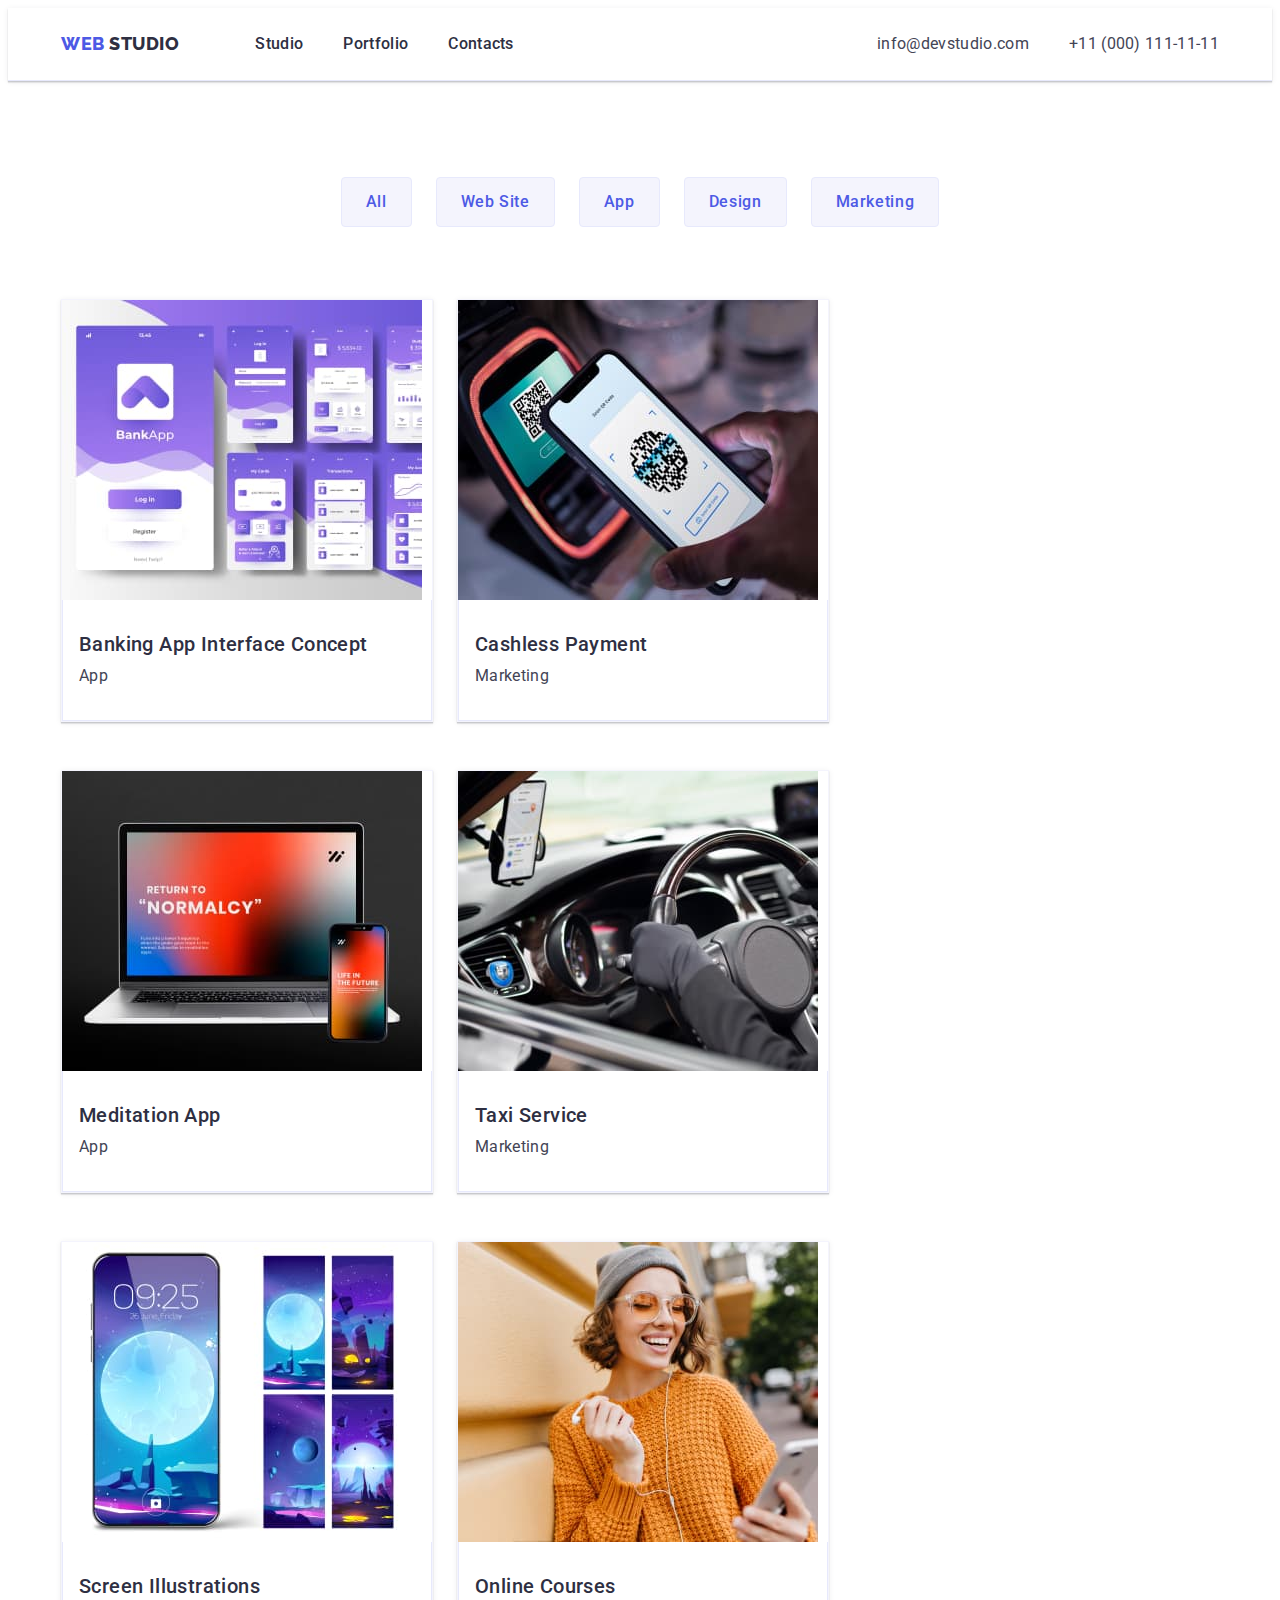
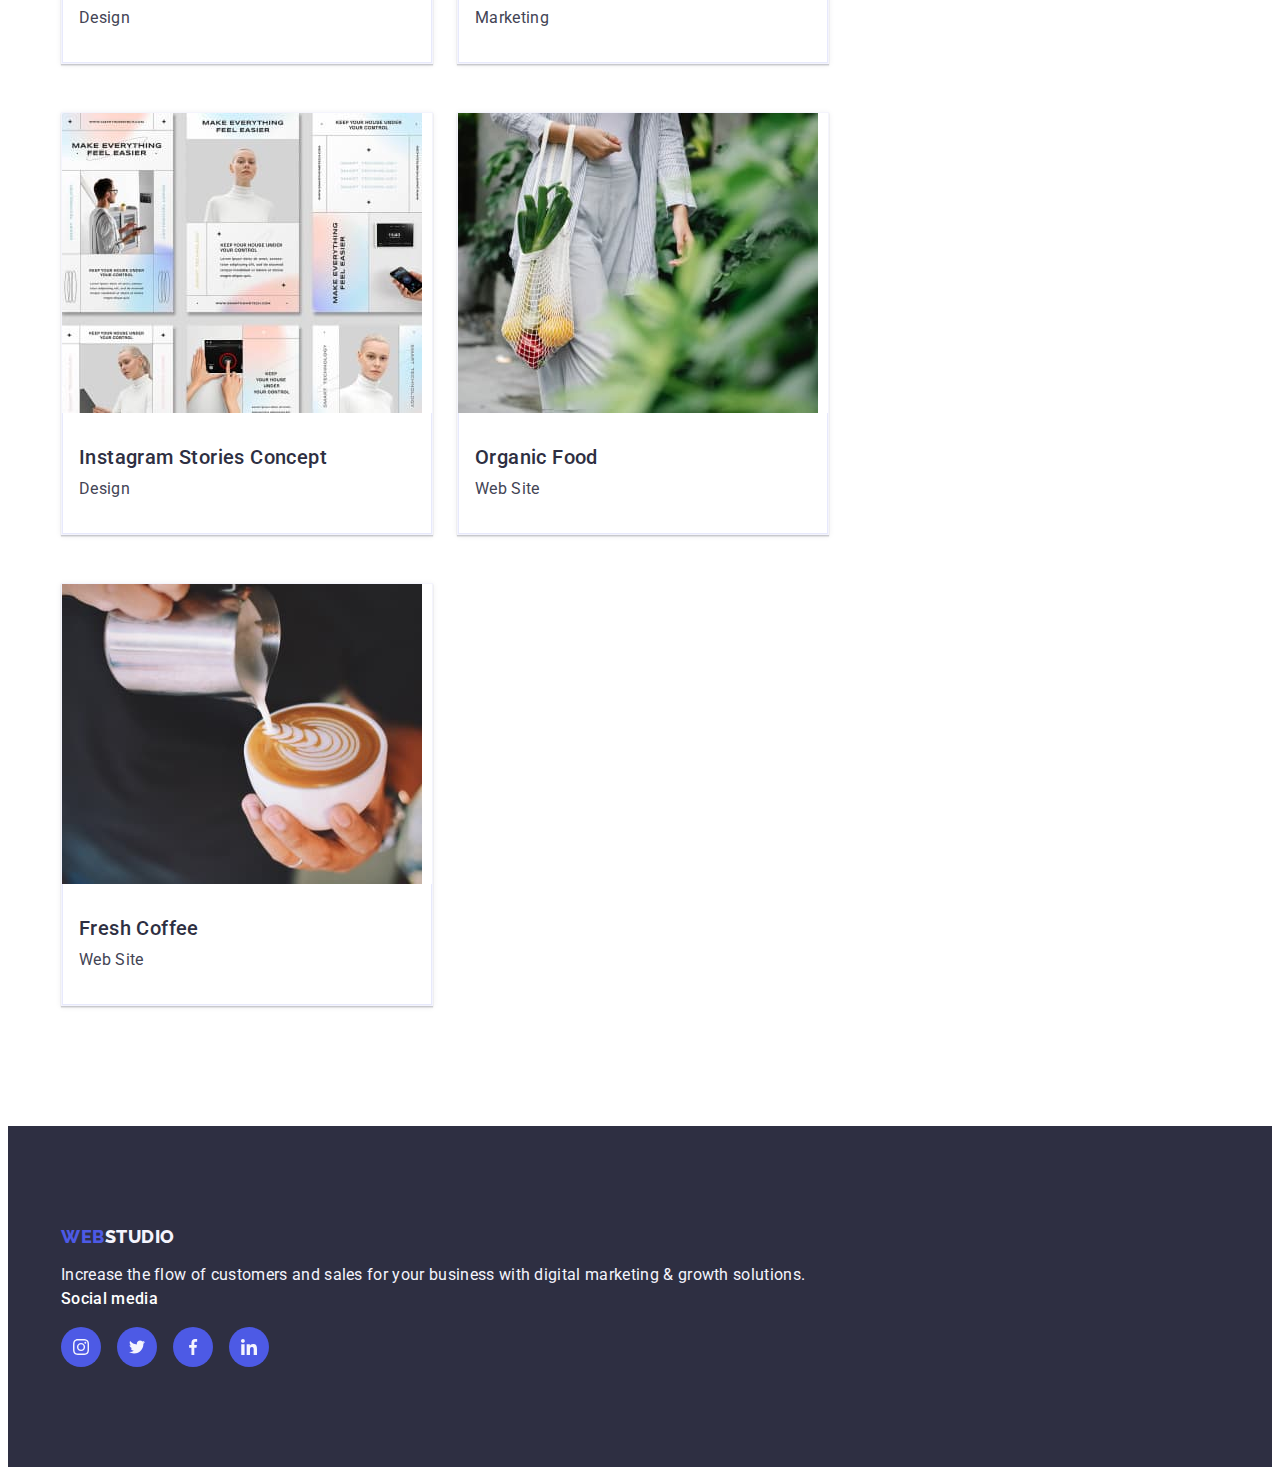
==== commit 87221a9f: "++++" ====
--- a/portfolio.html
+++ b/portfolio.html
@@ -197,68 +197,69 @@
     </main>
     <footer class="footer">
       <div class="container footer-menu">
-            <div class="container footer-logo-container">
-              <a class="footer-logo link" href="./index.html"
-                >Web<span class="footer-logo-studio link">Studio</span></a
-              >
-              <p class="footer-text">
-                Increase the flow of customers and sales for your business with
-                digital marketing & growth solutions.
-              </p>
-           </div>
-          <div class="container footer-soc-container">
+        <ul class="footer-list list">
+          <li class="footer-item">
+            <a class="footer-logo link" href="./index.html"
+              >Web<span class="footer-logo-studio link">Studio</span></a
+            >
+            <p class="footer-text">
+              Increase the flow of customers and sales for your business with
+              digital marketing & growth solutions.
+            </p>
+          </li>
+          <li class="footer-item">
             <p class="footer-social">Social media</p>
-              <ul class="footer-soc-list list">
-                <li class="footer-soc-item">
-                  <a
-                    class="footer-soc-link link"
-                    href=""
-                    target="_blank"
-                    rel="noopener
-                    noreferer">
-                    <svg class="footer-soc-icon" width="24" height="24">
-                      <use href="./images/icons.svg#icon-instagram"></use>
-                    </svg>
-                  </a>
-                </li>
-                <li class="footer-soc-item">
-                  <a
-                    class="footer-soc-link link"
-                    href=""
-                    target="_blank"
-                    rel="noopener
-                    noreferer">
-                    <svg class="footer-soc-icon" width="24" height="24">
-                      <use href="./images/icons.svg#icon-twitter"></use>
-                    </svg>
-                  </a>
-                </li>
-                <li class="footer-soc-item">
-                  <a
-                    class="footer-soc-link link"
-                    href=""
-                    target="_blank"
-                    rel="noopener
-                    noreferer">
-                    <svg class="footer-soc-icon" width="24" height="24">
-                      <use href="./images/icons.svg#icon-facebook"></use>
-                    </svg>
-                  </a>
-                </li>
-                <li class="footer-soc-item">
-                  <a
-                    class="footer-soc-link link"
-                    href=""
-                    target="_blank"
-                    rel="noopener
-                    noreferer">
-                    <svg class="footer-soc-icon" width="24" height="24">
-                      <use href="./images/icons.svg#icon-linkedin"></use>
-                    </svg>
-                  </a>
-                </li>
-              </ul>
-          </div>
+            <ul class="footer-soc-list list">
+              <li class="footer-soc-item">
+                <a class="footer-soc-link link"
+                  href=""
+                  target="_blank"
+                  rel="noopener
+                  noreferer">
+                  <svg class="team-soc-icon" width="16" height="16">
+                    <use href="./images/icons.svg#icon-instagram"></use>
+                  </svg>
+                </a>
+              </li>
+              <li class="footer-soc-item">
+                <a
+                  class="footer-soc-link link"
+                  href=""
+                  target="_blank"
+                  rel="noopener
+                  noreferer">
+                  <svg class="team-soc-icon" width="16" height="16">
+                    <use href="./images/icons.svg#icon-twitter"></use>
+                  </svg>
+                </a>
+              </li>
+              <li class="footer-soc-item">
+                <a
+                  class="footer-soc-link link"
+                  href=""
+                  target="_blank"
+                  rel="noopener
+                  noreferer">
+                  <svg class="team-soc-icon" width="16" height="16">
+                    <use href="./images/icons.svg#icon-facebook"></use>
+                  </svg>
+                </a>
+              </li>
+              <li class="footer-soc-item">
+                <a
+                  class="footer-soc-link link"
+                  href=""
+                  target="_blank"
+                  rel="noopener
+                  noreferer">
+                  <svg class="team-soc-icon" width="16" height="16">
+                    <use href="./images/icons.svg#icon-linkedin"></use>
+                  </svg>
+                </a>
+              </li>
+            </ul>
+          </li>
+        </ul>
       </div>
     </footer>
   </body>
--- a/css/style.css
+++ b/css/style.css
@@ -171,17 +171,21 @@
 /** ------HERO----- **/
 
 .hero {
-  background: var(--grey);
-  background-image: linear-gradient(rgba(46, 47, 66, 0.7),rgba(46, 47, 66, 0.7)), url(../images/people-office\ 1.jpg);
+  max-width: 1440px;
+  background-repeat: no-repeat;
   background-position: center;
   background-size: cover;
-  background-repeat: no-repeat;
-  max-width: 1440px;
   padding: 188px 0;
-  margin: 0 auto;
-}
-
+  margin: 0 auto; 
+  /* background-image: url(../images/); */
+  background-image: linear-gradient(rgba(46, 47, 66, 0.7),rgba(46, 47, 66, 0.7)), url(../images/people-office.jpg);
+}
+
+.hero {
+/* background-image: linear-gradient(rgba(46, 47, 66, 0.7),rgba(46, 47, 66, 0.7)), url(../images/people-office\ 1.jpg); */
+}
 .hero-container {
+ 
 }
 
 .hero-title {
@@ -397,22 +401,21 @@
   padding-bottom: 120px;
 }
 
-.customers-container {
-height: 440px;
-}
-
-.customers-soc-icon {
-  fill: currentColor;
- }
-
-.customers-container-item {
-  width: 168px;
-  height: 88px;
-  /* border: 1px solid #8E8F99; */
-}
+.customers-title {
+  font-weight: 700;
+  font-size: 36px;
+  content: Customers;
+  line-height: 1.11;
+  text-align: center;
+  letter-spacing: 0.02em;
+  text-transform: capitalize;
+  color: var(--navi-blue);
+  margin-bottom: 72px;
+  }
+
 
 .customers-list {
-display: flex;
+  display: flex;
   justify-content: center;
   gap: 24px;
 }
@@ -429,7 +432,21 @@
   
 }
 
-.customers-link:hover {
+
+
+.customers-item {
+  width: calc((100% - 120px) / 6);
+  height: 88px;
+  color: var(--light-slate);
+}
+
+.customers-soc-icon {
+  width: 104px;
+  height: 56px;
+ fill: currentColor;
+ }
+
+ .customers-link:hover {
   border-color: #404bbf;
   color: #404bbf;
 } 
@@ -439,30 +456,13 @@
   color: #404bbf;
 }
 
-
-.customers-title {
-font-weight: 700;
-font-size: 36px;
-content: Customers;
-line-height: 1.11;
-text-align: center;
-letter-spacing: 0.02em;
-text-transform: capitalize;
-color: var(--navi-blue);
-margin-bottom: 72px;
-}
-
-.customers-item {
-  width: calc((100% - 120px) / 6);
-  height: 88px;
-}
  /* footer */
 
 .footer {
  padding: 100px 0;
  background: var(--navi-blue);
- display: flex;
- align-items: baseline;
+ /* display: flex; */
+ 
  /* height: 312px; */
 }
 .footer-menu {
@@ -476,11 +476,11 @@
   line-height: 1.5;
   letter-spacing: 0.02em;
   color: var(--cloud);
-  max-width: 264px;
 }
 
 .footer-logo-container {
   margin-right: 120px;
+  max-width: 264px;
 }
 
 .footer-logo {
@@ -520,14 +520,9 @@
   margin-bottom: 16px;
 }
 
-.footer-list {
-  display: flex;
-  gap: 120px;
-}
 
 .footer-soc-list {
   display: flex;
-  justify-content: center;
   gap: 16px;
 }
 
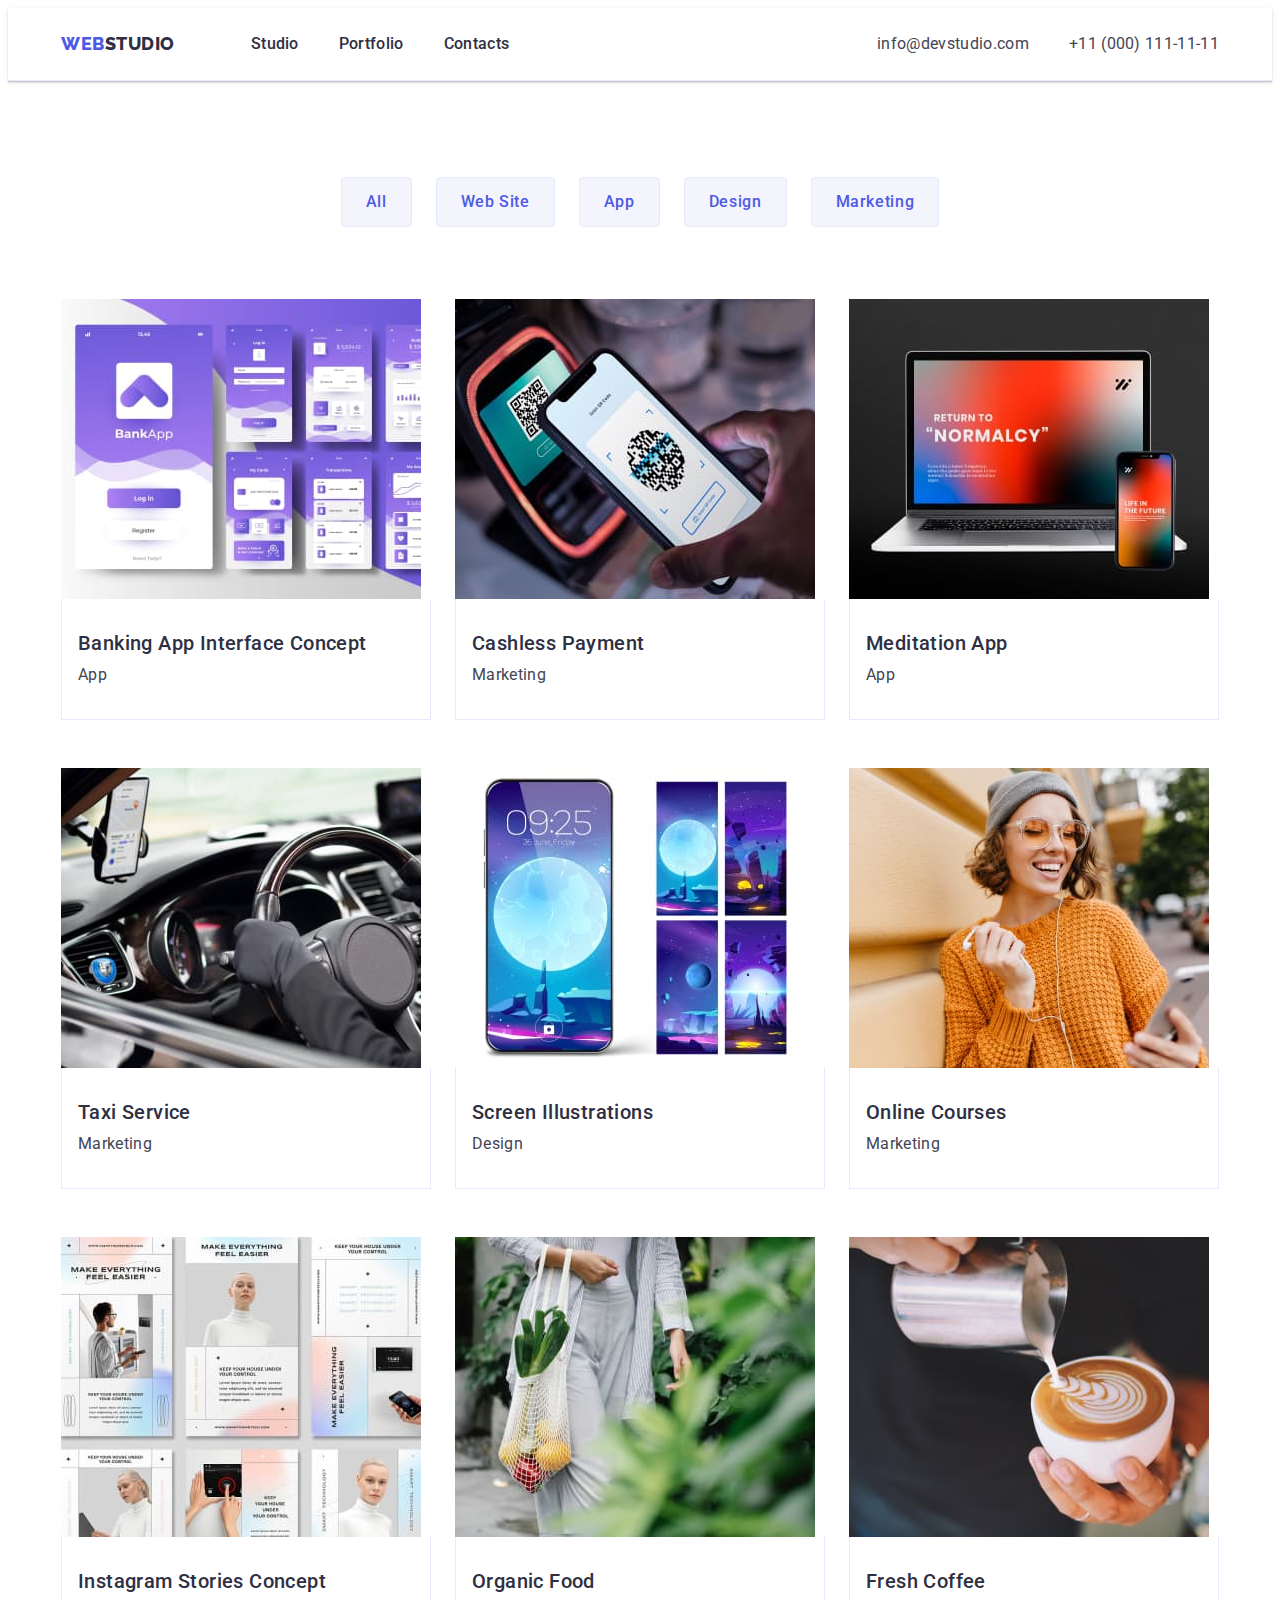
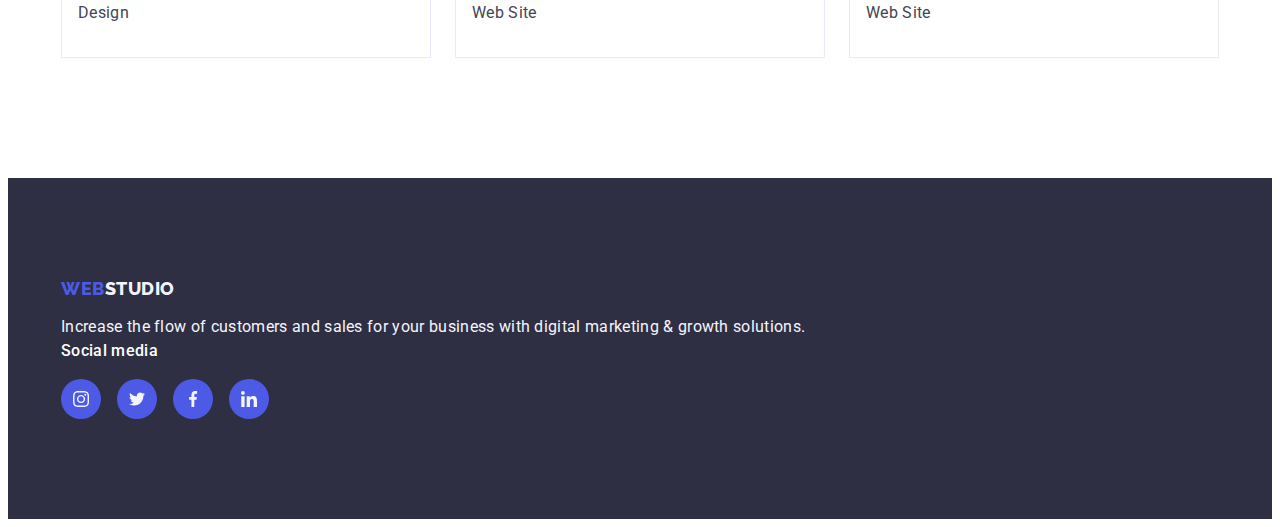
==== commit b3d24dd7: "++++++" ====
--- a/portfolio.html
+++ b/portfolio.html
@@ -23,7 +23,7 @@
       <div class="container header-container">
         <nav class="header-nav">
           <a href="./index.html" class="header-logo link"
-            >Web <span class="header-logo-studio link">Studio</span>
+            >Web<span class="header-logo-studio link">Studio</span>
           </a>
           <ul class="header-list list">
             <li class="header-item">
--- a/css/style.css
+++ b/css/style.css
@@ -129,11 +129,6 @@
   color: var(--slate);
  }
 
-.header-logo:hover,
-.header-logo:focus {
-  color: var(--ocean);
-}
-
 .header-item-link:hover,
 .header-item-link:focus {
   color: var(--ocean);
@@ -432,8 +427,6 @@
   
 }
 
-
-
 .customers-item {
   width: calc((100% - 120px) / 6);
   height: 88px;
@@ -644,9 +637,6 @@
 
 .service-item {
   width: calc((100% - 48px) / 3); 
-  border: 1px solid #F4F4FD;
-  box-shadow: 0px 1px 6px rgba(46, 47, 66, 0.08), 0px 1px 1px rgba(46, 47, 66, 0.16), 0px 2px 1px rgba(46, 47, 66, 0.08);
-
-}
-
-
+}
+
+
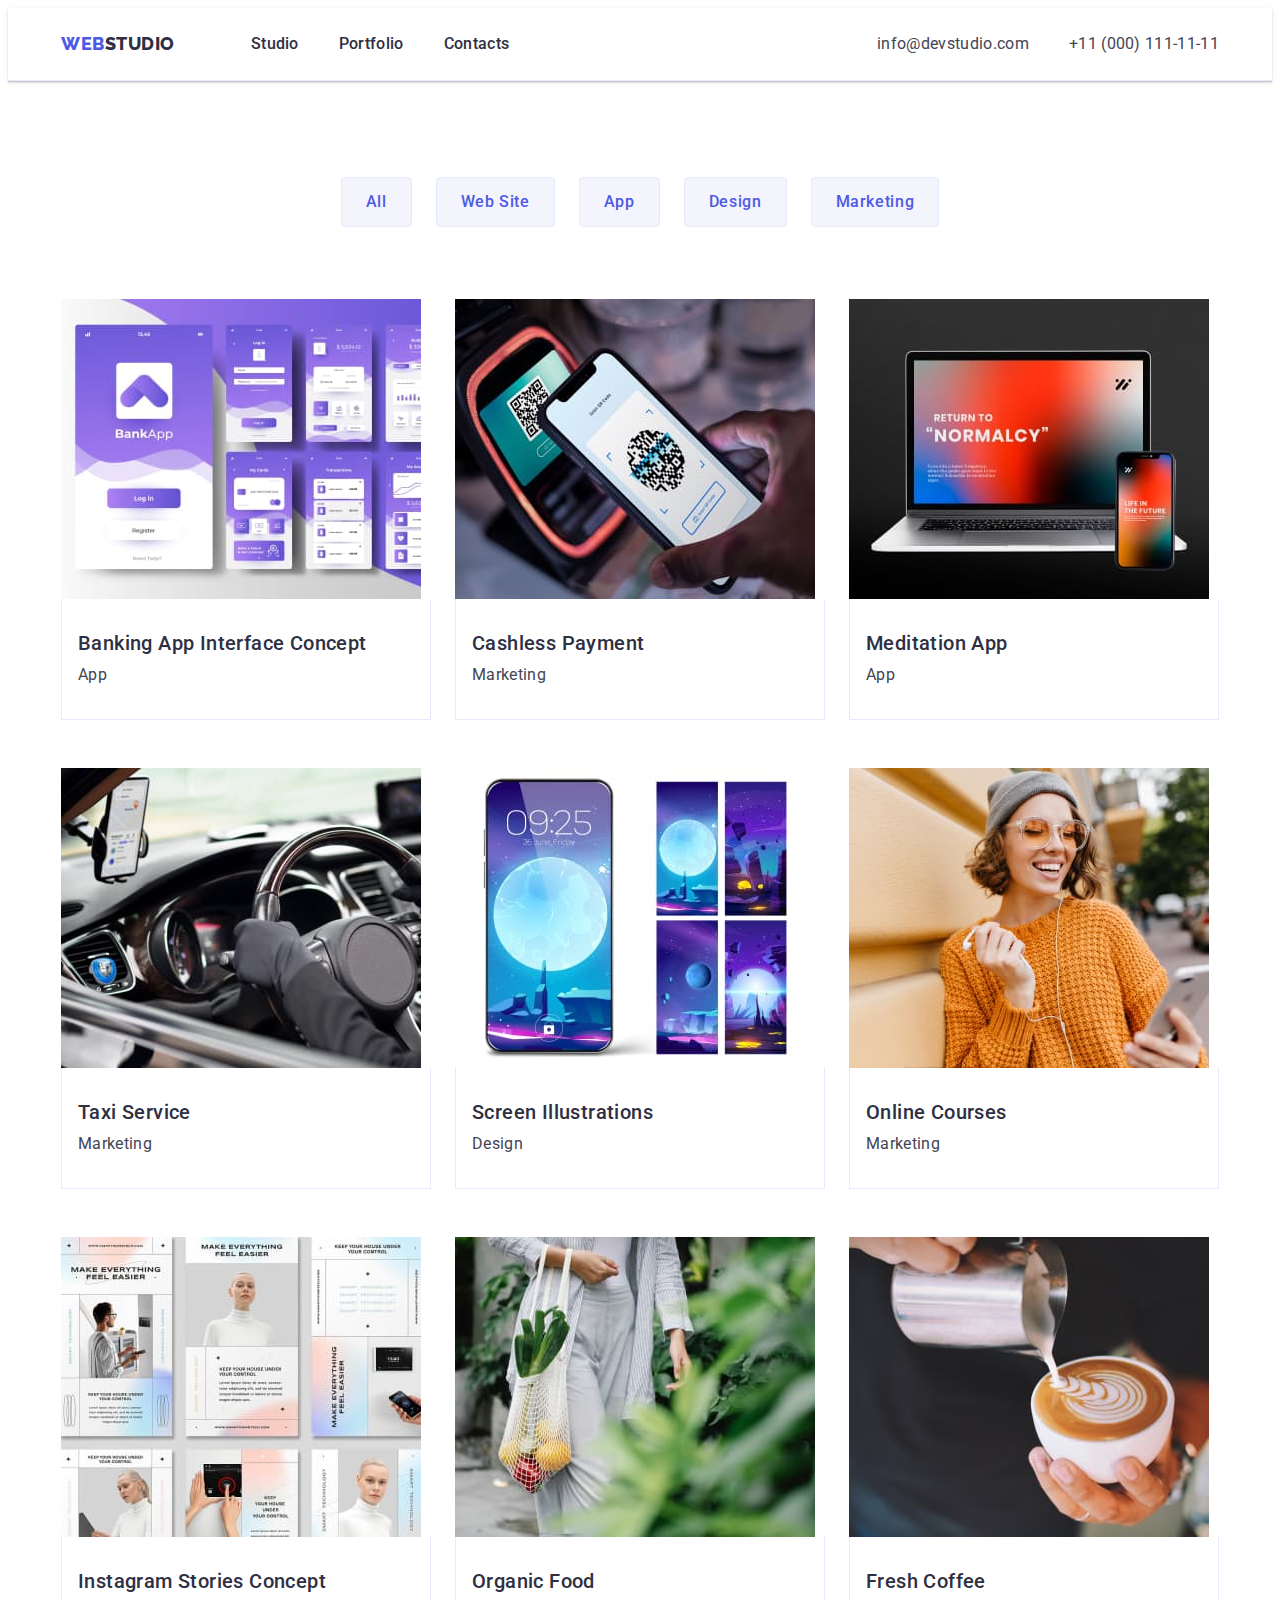
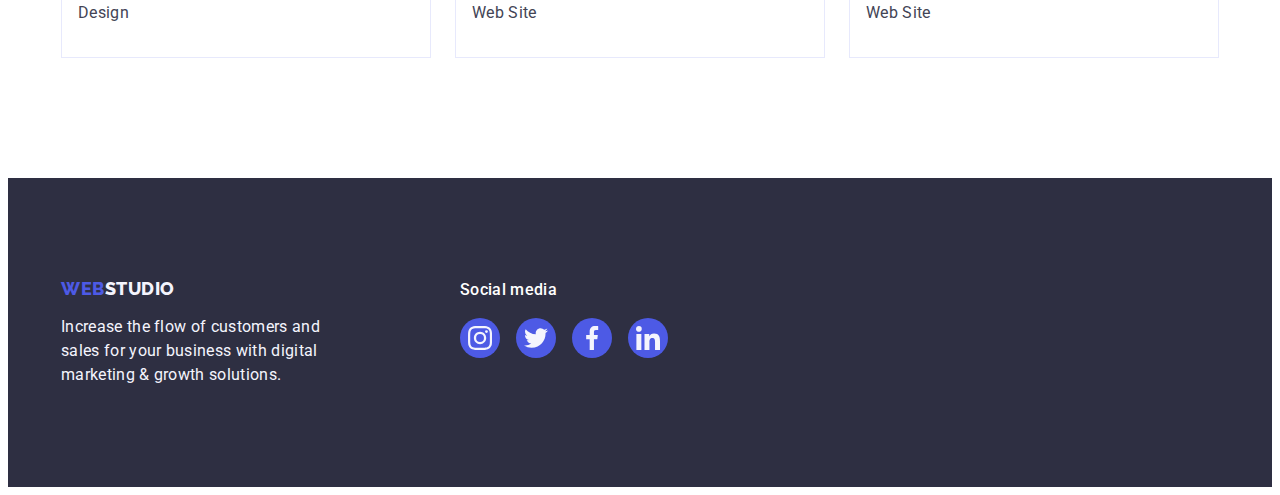
==== commit 87219463: "+++++" ====
--- a/portfolio.html
+++ b/portfolio.html
@@ -197,70 +197,70 @@
     </main>
     <footer class="footer">
       <div class="container footer-menu">
-        <ul class="footer-list list">
-          <li class="footer-item">
-            <a class="footer-logo link" href="./index.html"
-              >Web<span class="footer-logo-studio link">Studio</span></a
-            >
-            <p class="footer-text">
-              Increase the flow of customers and sales for your business with
-              digital marketing & growth solutions.
-            </p>
-          </li>
-          <li class="footer-item">
+            <div class="footer-logo-container">
+              <a class="footer-logo link" href="./index.html"
+                >Web<span class="footer-logo-studio link">Studio</span></a
+              >
+              <p class="footer-text">
+                Increase the flow of customers and sales for your business with
+                digital marketing & growth solutions.
+              </p>
+           </div>
+          <div class="container footer-soc-container">
             <p class="footer-social">Social media</p>
-            <ul class="footer-soc-list list">
-              <li class="footer-soc-item">
-                <a class="footer-soc-link link"
-                  href=""
-                  target="_blank"
-                  rel="noopener
-                  noreferer">
-                  <svg class="team-soc-icon" width="16" height="16">
-                    <use href="./images/icons.svg#icon-instagram"></use>
-                  </svg>
-                </a>
-              </li>
-              <li class="footer-soc-item">
-                <a
-                  class="footer-soc-link link"
-                  href=""
-                  target="_blank"
-                  rel="noopener
-                  noreferer">
-                  <svg class="team-soc-icon" width="16" height="16">
-                    <use href="./images/icons.svg#icon-twitter"></use>
-                  </svg>
-                </a>
-              </li>
-              <li class="footer-soc-item">
-                <a
-                  class="footer-soc-link link"
-                  href=""
-                  target="_blank"
-                  rel="noopener
-                  noreferer">
-                  <svg class="team-soc-icon" width="16" height="16">
-                    <use href="./images/icons.svg#icon-facebook"></use>
-                  </svg>
-                </a>
-              </li>
-              <li class="footer-soc-item">
-                <a
-                  class="footer-soc-link link"
-                  href=""
-                  target="_blank"
-                  rel="noopener
-                  noreferer">
-                  <svg class="team-soc-icon" width="16" height="16">
-                    <use href="./images/icons.svg#icon-linkedin"></use>
-                  </svg>
-                </a>
-              </li>
-            </ul>
-          </li>
-        </ul>
+              <ul class="footer-soc-list list">
+                <li class="footer-soc-item">
+                  <a
+                    class="footer-soc-link link"
+                    href=""
+                    target="_blank"
+                    rel="noopener
+                    noreferer">
+                    <svg class="footer-soc-icon" width="24" height="24">
+                      <use href="./images/icons.svg#icon-instagram"></use>
+                    </svg>
+                  </a>
+                </li>
+                <li class="footer-soc-item">
+                  <a
+                    class="footer-soc-link link"
+                    href=""
+                    target="_blank"
+                    rel="noopener
+                    noreferer">
+                    <svg class="footer-soc-icon" width="24" height="24">
+                      <use href="./images/icons.svg#icon-twitter"></use>
+                    </svg>
+                  </a>
+                </li>
+                <li class="footer-soc-item">
+                  <a
+                    class="footer-soc-link link"
+                    href=""
+                    target="_blank"
+                    rel="noopener
+                    noreferer">
+                    <svg class="footer-soc-icon" width="24" height="24">
+                      <use href="./images/icons.svg#icon-facebook"></use>
+                    </svg>
+                  </a>
+                </li>
+                <li class="footer-soc-item">
+                  <a
+                    class="footer-soc-link link"
+                    href=""
+                    target="_blank"
+                    rel="noopener
+                    noreferer">
+                    <svg class="footer-soc-icon" width="24" height="24">
+                      <use href="./images/icons.svg#icon-linkedin"></use>
+                    </svg>
+                  </a>
+                </li>
+              </ul>
+          </div>
       </div>
     </footer>
+
   </body>
 </html>
--- a/css/style.css
+++ b/css/style.css
@@ -389,7 +389,7 @@
   background-color: #404bbf;
 }
 
-/* customers */
+/** customers */
 
 .customers {
   padding-top: 120px;
